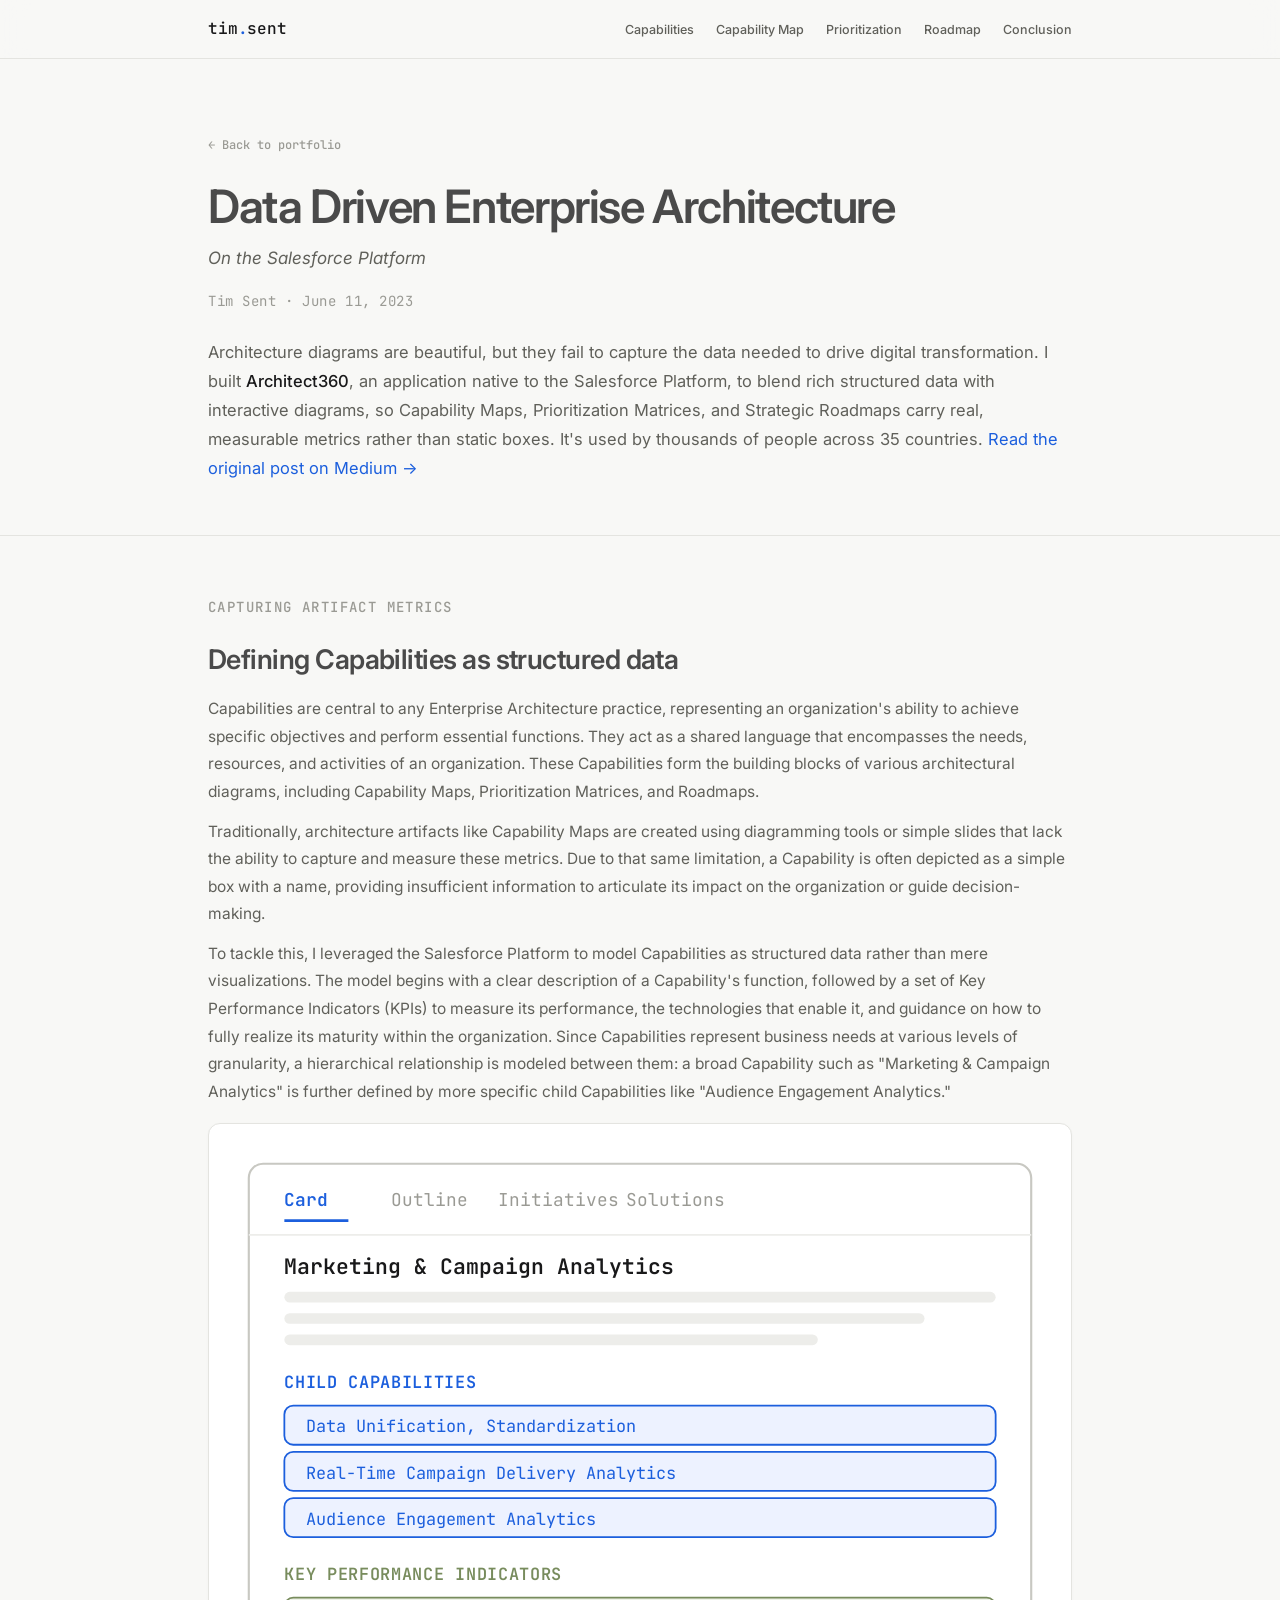
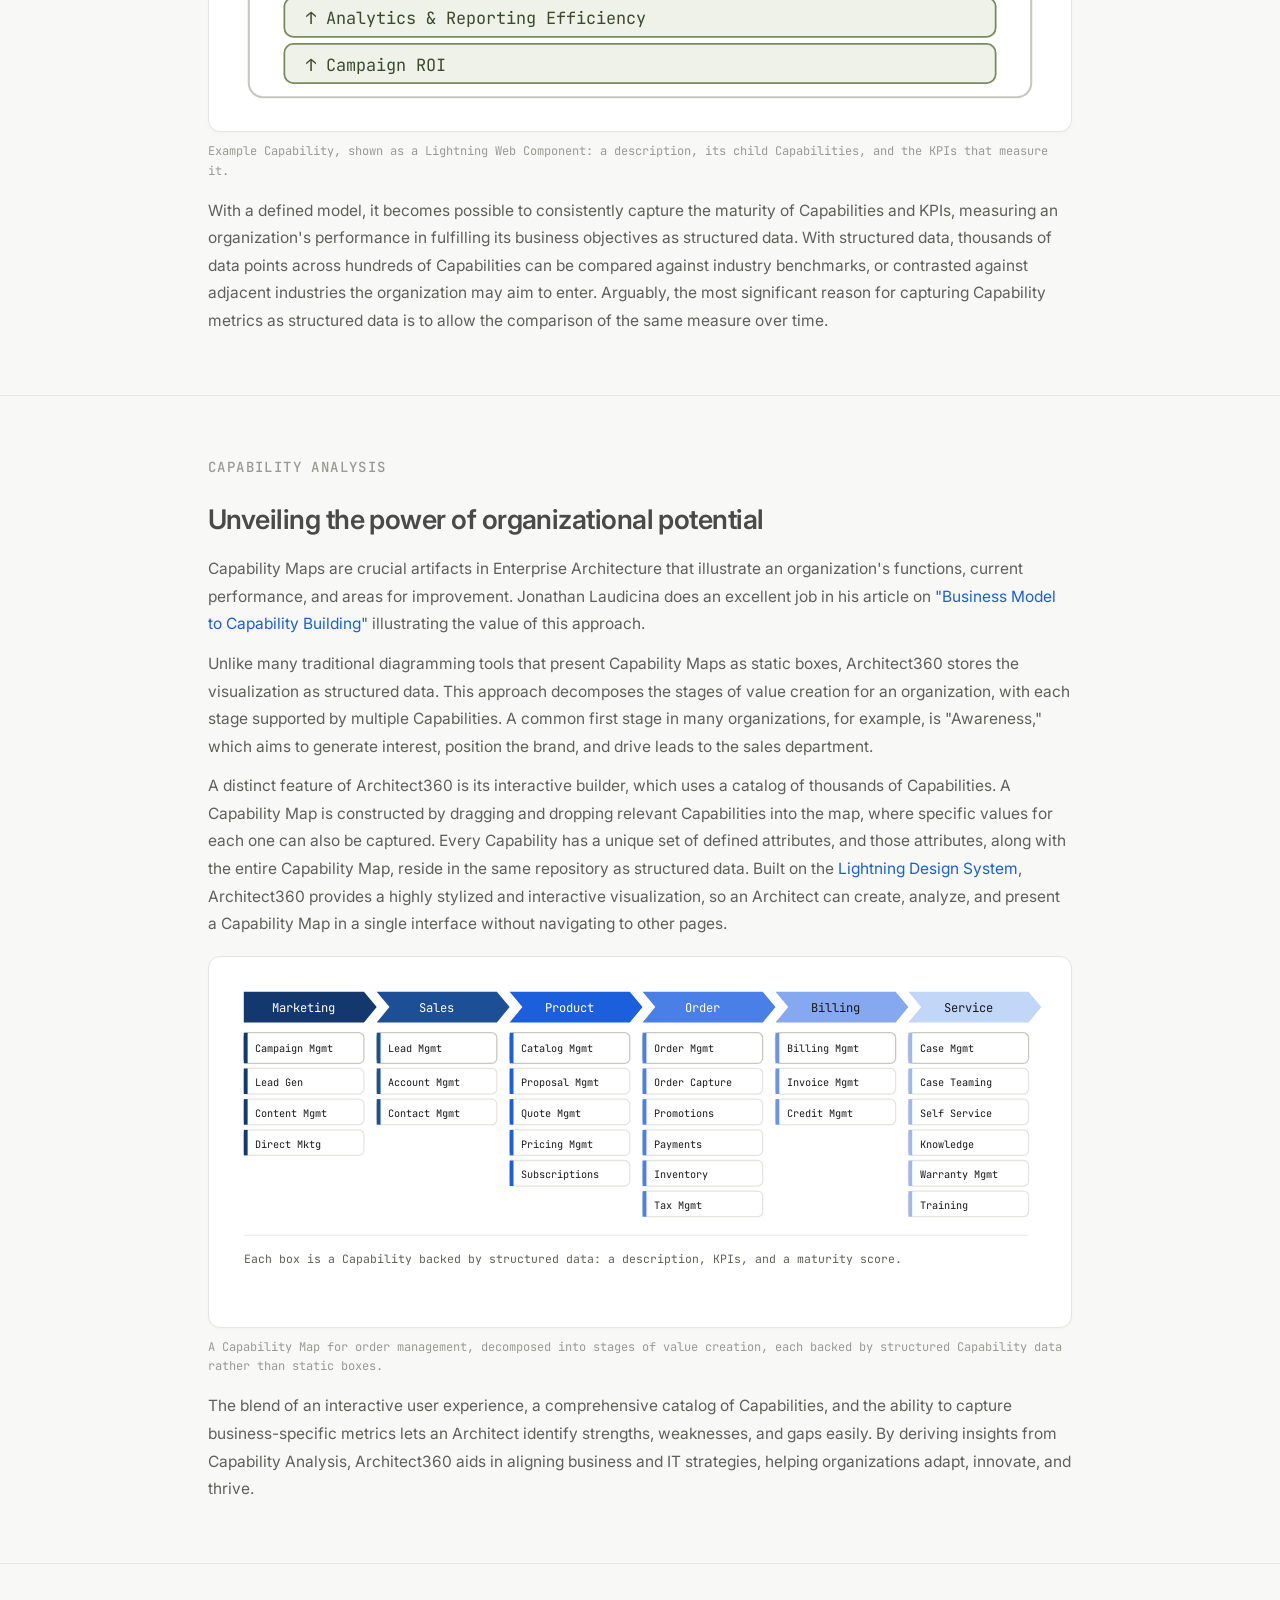
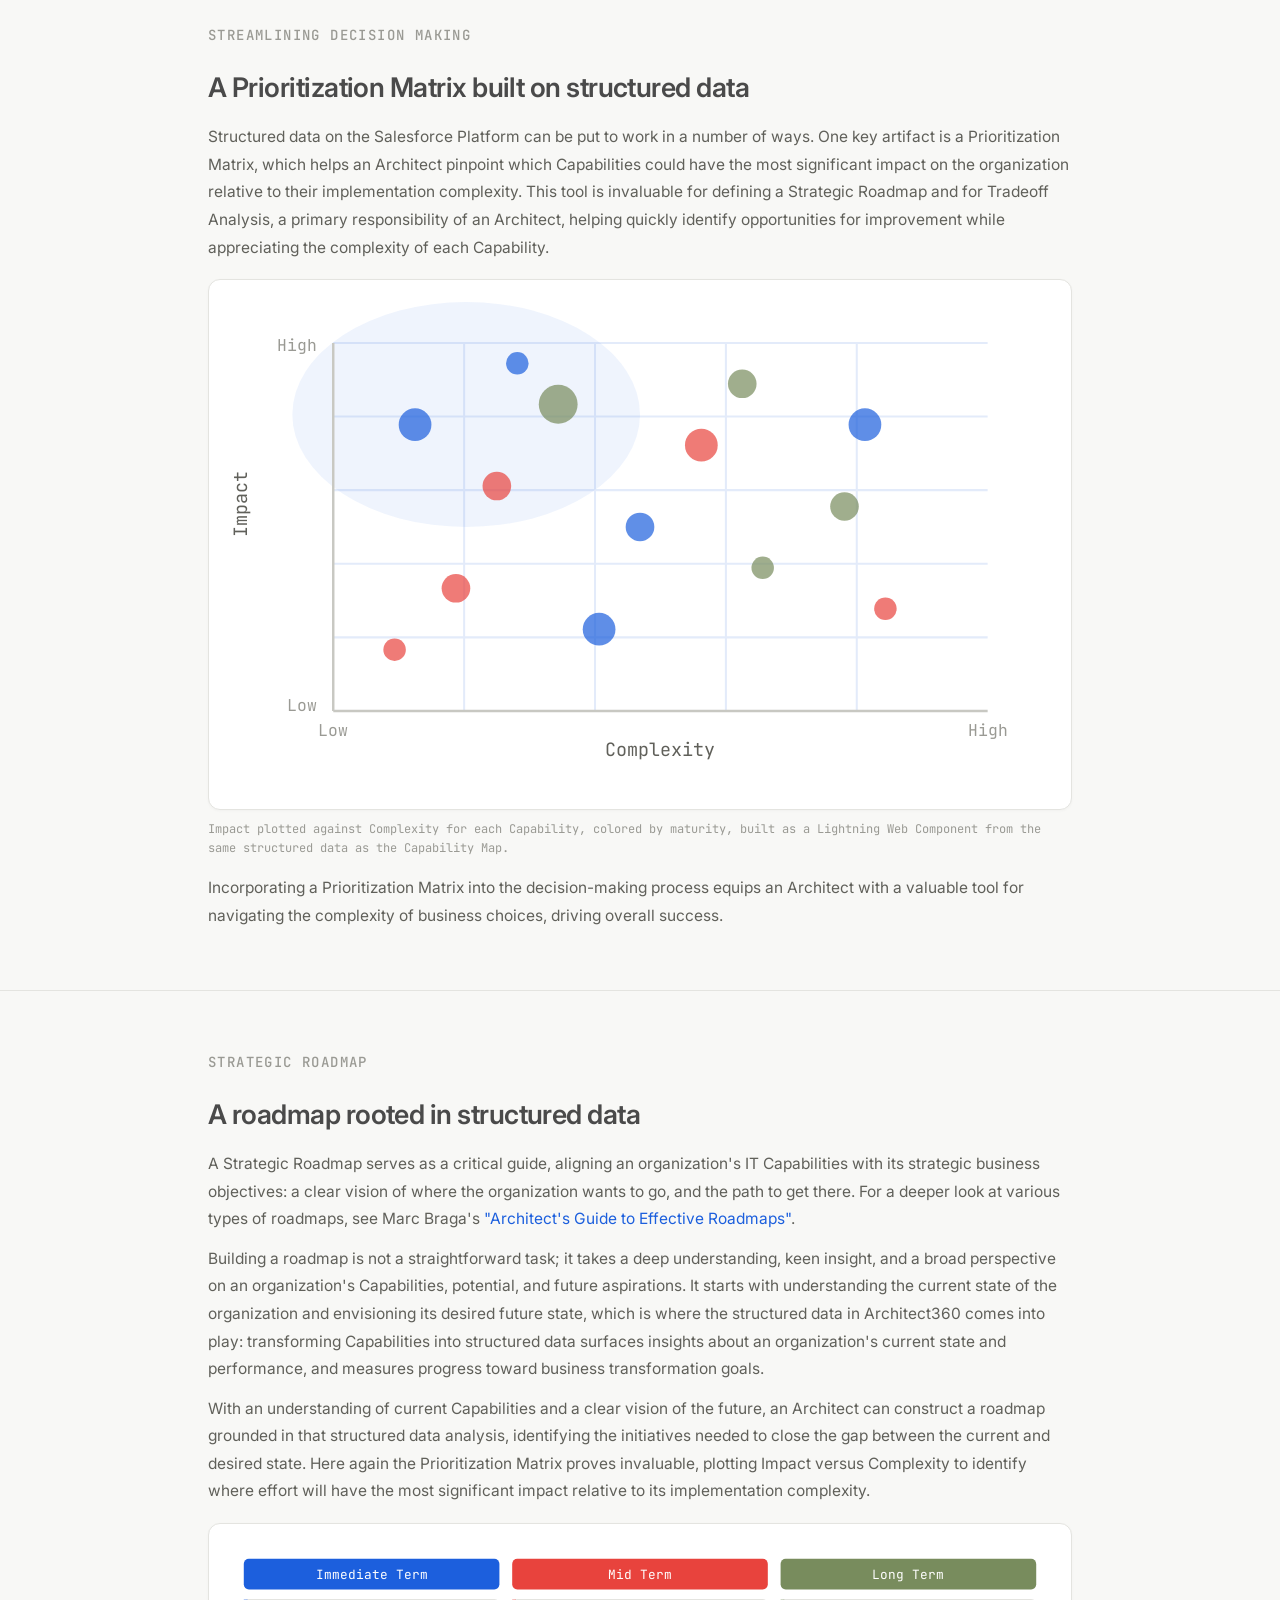
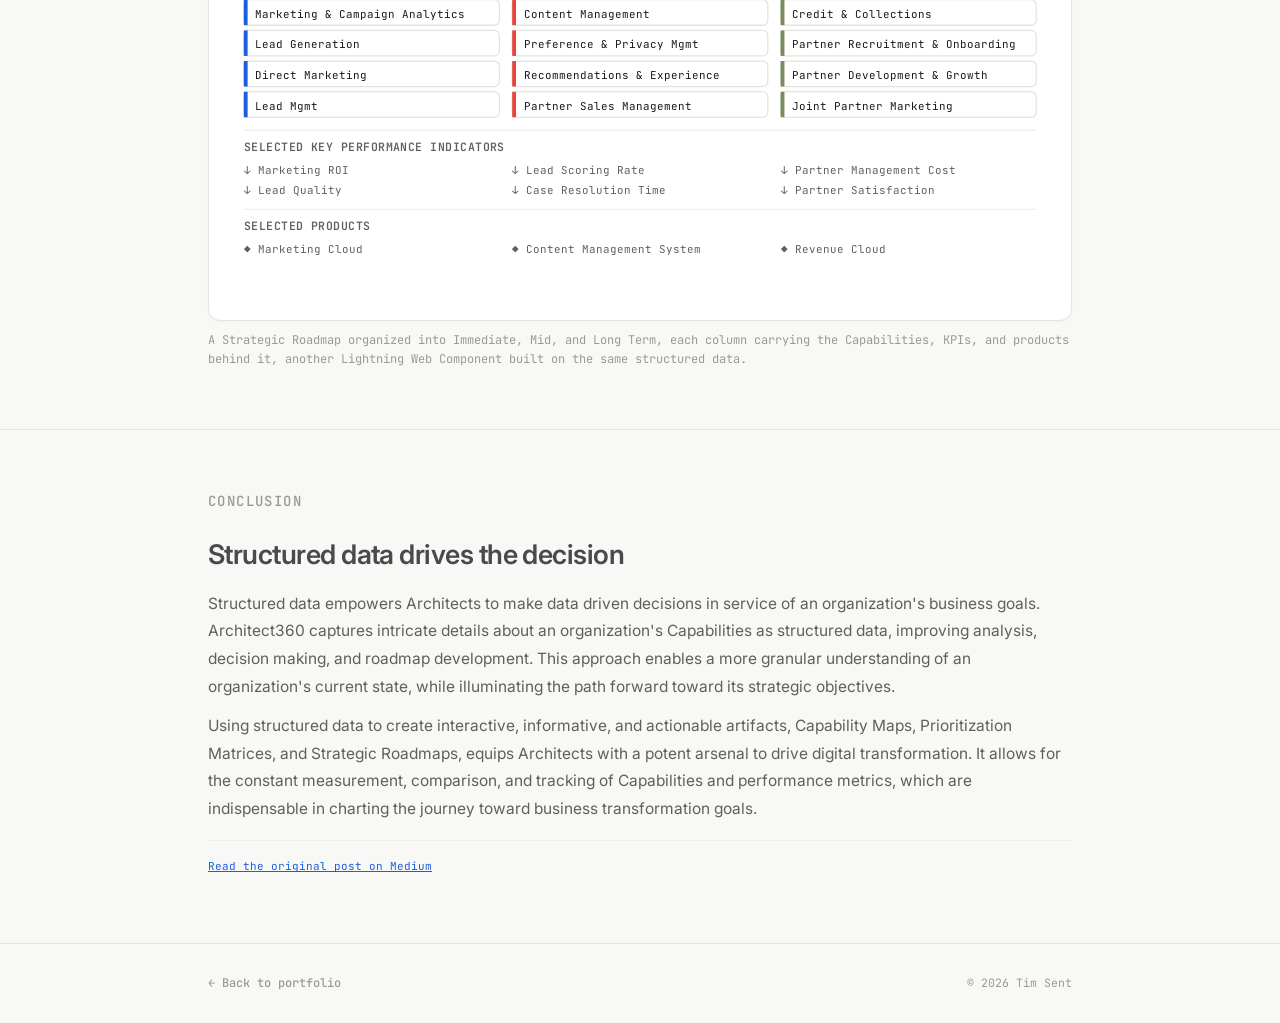
==== data-driven-enterprise-architecture.html @ 19eb6989 "Add Data Driven Enterprise Architecture page and Focus areas item New page adapted from the Medium p" ====
<!DOCTYPE html>
<html lang="en">
<head>
  <meta charset="UTF-8" />
  <meta name="viewport" content="width=device-width, initial-scale=1.0" />
  <title>Data Driven Enterprise Architecture — Tim Sent</title>
  <link rel="icon" href="favicon.svg" type="image/svg+xml" />
  <link rel="icon" href="favicon.ico" sizes="48x48" />
  <link rel="apple-touch-icon" href="apple-touch-icon.png" />
  <link rel="preconnect" href="https://fonts.googleapis.com" />
  <link rel="preconnect" href="https://fonts.gstatic.com" crossorigin />
  <link href="https://fonts.googleapis.com/css2?family=Inter:ital,wght@0,300;0,400;0,500;0,600;1,400&family=JetBrains+Mono:wght@400;500&display=swap" rel="stylesheet" />
  <link rel="stylesheet" href="css/styles.css" />
</head>
<body>

<!-- ── Nav ──────────────────────────────────── -->
<nav>
  <div class="nav-inner wide">
    <a href="index.html" class="nav-brand">tim<em>.</em>sent</a>
    <ul class="nav-links">
      <li><a href="#capabilities">Capabilities</a></li>
      <li><a href="#capability-map">Capability Map</a></li>
      <li><a href="#prioritization">Prioritization</a></li>
      <li><a href="#roadmap">Roadmap</a></li>
      <li><a href="#conclusion">Conclusion</a></li>
    </ul>
  </div>
</nav>

<!-- ── Hero ─────────────────────────────────── -->
<div class="container wide">
  <div class="hero fade">
    <a href="index.html" class="back-link">← Back to portfolio</a>
    <h1>Data Driven Enterprise Architecture</h1>
    <p class="hero-kicker">On the Salesforce Platform</p>
    <p class="hero-subtitle">Tim Sent · June 11, 2023</p>
    <p class="hero-desc">
      Architecture diagrams are beautiful, but they fail to capture the data needed to drive digital transformation.
      I built <strong>Architect360</strong>, an application native to the Salesforce Platform, to blend rich structured
      data with interactive diagrams, so Capability Maps, Prioritization Matrices, and Strategic Roadmaps carry real,
      measurable metrics rather than static boxes. It's used by thousands of people across 35 countries.
      <a href="https://medium.com/@timsent/data-driven-enterprise-architecture-on-the-salesforce-platform-efe32e9b1f5d" target="_blank" rel="noopener">Read the original post on Medium →</a>
    </p>
  </div>
</div>

<div class="hr"></div>

<!-- ── Capabilities as Structured Data ──────── -->
<section id="capabilities">
  <div class="container wide">
    <p class="sec-eyebrow fade">Capturing Artifact Metrics</p>
    <h2 class="sec-title fade">Defining Capabilities as structured data</h2>
    <div class="sec-body fade">
      <p>Capabilities are central to any Enterprise Architecture practice, representing an organization's ability to achieve specific objectives and perform essential functions. They act as a shared language that encompasses the needs, resources, and activities of an organization. These Capabilities form the building blocks of various architectural diagrams, including Capability Maps, Prioritization Matrices, and Roadmaps.</p>
      <p style="margin-top: 12px;">Traditionally, architecture artifacts like Capability Maps are created using diagramming tools or simple slides that lack the ability to capture and measure these metrics. Due to that same limitation, a Capability is often depicted as a simple box with a name, providing insufficient information to articulate its impact on the organization or guide decision-making.</p>
      <p style="margin-top: 12px;">To tackle this, I leveraged the Salesforce Platform to model Capabilities as structured data rather than mere visualizations. The model begins with a clear description of a Capability's function, followed by a set of Key Performance Indicators (KPIs) to measure its performance, the technologies that enable it, and guidance on how to fully realize its maturity within the organization. Since Capabilities represent business needs at various levels of granularity, a hierarchical relationship is modeled between them: a broad Capability such as "Marketing &amp; Campaign Analytics" is further defined by more specific child Capabilities like "Audience Engagement Analytics."</p>
    </div>

    <div class="diagram-card fade">
      <svg viewBox="0 0 460 320" xmlns="http://www.w3.org/2000/svg">
        <rect x="10" y="10" width="440" height="300" rx="8" fill="#fff" stroke="#c8c8c2" stroke-width="1.2"/>

        <!-- tabs -->
        <text x="30" y="34" font-family="JetBrains Mono, monospace" font-size="10" font-weight="600" fill="#1c5fdd">Card</text>
        <line x1="30" y1="42" x2="66" y2="42" stroke="#1c5fdd" stroke-width="1.6"/>
        <text x="90" y="34" font-family="JetBrains Mono, monospace" font-size="10" fill="#9a9a94">Outline</text>
        <text x="150" y="34" font-family="JetBrains Mono, monospace" font-size="10" fill="#9a9a94">Initiatives</text>
        <text x="222" y="34" font-family="JetBrains Mono, monospace" font-size="10" fill="#9a9a94">Solutions</text>
        <line x1="10" y1="50" x2="450" y2="50" stroke="#ededea" stroke-width="1"/>

        <!-- title + description -->
        <text x="30" y="72" font-family="JetBrains Mono, monospace" font-size="12" font-weight="600" fill="#19191a">Marketing &amp; Campaign Analytics</text>
        <rect x="30" y="82" width="400" height="6" rx="3" fill="#ededea"/>
        <rect x="30" y="94" width="360" height="6" rx="3" fill="#ededea"/>
        <rect x="30" y="106" width="300" height="6" rx="3" fill="#ededea"/>

        <!-- child capabilities -->
        <text x="30" y="136" font-family="JetBrains Mono, monospace" font-size="9.5" font-weight="600" fill="#1c5fdd" letter-spacing="0.04em">CHILD CAPABILITIES</text>
        <rect x="30" y="146" width="400" height="22" rx="5" fill="#edf2ff" stroke="#1c5fdd" stroke-width="1"/>
        <text x="42" y="161" font-family="JetBrains Mono, monospace" font-size="9.5" fill="#1c5fdd">Data Unification, Standardization</text>
        <rect x="30" y="172" width="400" height="22" rx="5" fill="#edf2ff" stroke="#1c5fdd" stroke-width="1"/>
        <text x="42" y="187" font-family="JetBrains Mono, monospace" font-size="9.5" fill="#1c5fdd">Real-Time Campaign Delivery Analytics</text>
        <rect x="30" y="198" width="400" height="22" rx="5" fill="#edf2ff" stroke="#1c5fdd" stroke-width="1"/>
        <text x="42" y="213" font-family="JetBrains Mono, monospace" font-size="9.5" fill="#1c5fdd">Audience Engagement Analytics</text>

        <!-- KPIs -->
        <text x="30" y="244" font-family="JetBrains Mono, monospace" font-size="9.5" font-weight="600" fill="#788c5d" letter-spacing="0.04em">KEY PERFORMANCE INDICATORS</text>
        <rect x="30" y="254" width="400" height="22" rx="5" fill="#eef2e8" stroke="#788c5d" stroke-width="1"/>
        <text x="42" y="269" font-family="JetBrains Mono, monospace" font-size="9.5" fill="#3d4a30">↑ Analytics &amp; Reporting Efficiency</text>
        <rect x="30" y="280" width="400" height="22" rx="5" fill="#eef2e8" stroke="#788c5d" stroke-width="1"/>
        <text x="42" y="295" font-family="JetBrains Mono, monospace" font-size="9.5" fill="#3d4a30">↑ Campaign ROI</text>
      </svg>
    </div>
    <p class="diagram-caption fade">Example Capability, shown as a Lightning Web Component: a description, its child Capabilities, and the KPIs that measure it.</p>

    <div class="sec-body fade" style="margin-top: 16px;">
      <p>With a defined model, it becomes possible to consistently capture the maturity of Capabilities and KPIs, measuring an organization's performance in fulfilling its business objectives as structured data. With structured data, thousands of data points across hundreds of Capabilities can be compared against industry benchmarks, or contrasted against adjacent industries the organization may aim to enter. Arguably, the most significant reason for capturing Capability metrics as structured data is to allow the comparison of the same measure over time.</p>
    </div>
  </div>
</section>

<div class="hr"></div>

<!-- ── Capability Map ────────────────────────── -->
<section id="capability-map">
  <div class="container wide">
    <p class="sec-eyebrow fade">Capability Analysis</p>
    <h2 class="sec-title fade">Unveiling the power of organizational potential</h2>
    <div class="sec-body fade">
      <p>Capability Maps are crucial artifacts in Enterprise Architecture that illustrate an organization's functions, current performance, and areas for improvement. Jonathan Laudicina does an excellent job in his article on <a href="https://medium.com/@jlaudicina/business-model-to-capability-building-b504c0c89059" target="_blank" rel="noopener">"Business Model to Capability Building"</a> illustrating the value of this approach.</p>
      <p style="margin-top: 12px;">Unlike many traditional diagramming tools that present Capability Maps as static boxes, Architect360 stores the visualization as structured data. This approach decomposes the stages of value creation for an organization, with each stage supported by multiple Capabilities. A common first stage in many organizations, for example, is "Awareness," which aims to generate interest, position the brand, and drive leads to the sales department.</p>
      <p style="margin-top: 12px;">A distinct feature of Architect360 is its interactive builder, which uses a catalog of thousands of Capabilities. A Capability Map is constructed by dragging and dropping relevant Capabilities into the map, where specific values for each one can also be captured. Every Capability has a unique set of defined attributes, and those attributes, along with the entire Capability Map, reside in the same repository as structured data. Built on the <a href="https://www.lightningdesignsystem.com/" target="_blank" rel="noopener">Lightning Design System</a>, Architect360 provides a highly stylized and interactive visualization, so an Architect can create, analyze, and present a Capability Map in a single interface without navigating to other pages.</p>
    </div>

    <div class="diagram-card fade">
      <svg viewBox="0 0 640 260" xmlns="http://www.w3.org/2000/svg">
        <!-- column headers: chevrons, dark to light left to right -->
        <polygon points="10,10 104,10 114,22 104,34 10,34" fill="#12386e"/>
        <text x="57" y="26" text-anchor="middle" font-family="JetBrains Mono, monospace" font-size="9.5" fill="#fff">Marketing</text>
        <polygon points="114,10 208,10 218,22 208,34 114,34 124,22" fill="#1c4f95"/>
        <text x="161" y="26" text-anchor="middle" font-family="JetBrains Mono, monospace" font-size="9.5" fill="#fff">Sales</text>
        <polygon points="218,10 312,10 322,22 312,34 218,34 228,22" fill="#1c5fdd"/>
        <text x="265" y="26" text-anchor="middle" font-family="JetBrains Mono, monospace" font-size="9.5" fill="#fff">Product</text>
        <polygon points="322,10 416,10 426,22 416,34 322,34 332,22" fill="#4a7fe8"/>
        <text x="369" y="26" text-anchor="middle" font-family="JetBrains Mono, monospace" font-size="9.5" fill="#fff">Order</text>
        <polygon points="426,10 520,10 530,22 520,34 426,34 436,22" fill="#85a8f0"/>
        <text x="473" y="26" text-anchor="middle" font-family="JetBrains Mono, monospace" font-size="9.5" fill="#19191a">Billing</text>
        <polygon points="530,10 624,10 634,22 624,34 530,34 540,22" fill="#c2d6f8"/>
        <text x="577" y="26" text-anchor="middle" font-family="JetBrains Mono, monospace" font-size="9.5" fill="#19191a">Service</text>

        <!-- capability rows: column 1 (Marketing) -->
        <rect x="10" y="42" width="94" height="24" rx="4" fill="#fff" stroke="#c8c8c2" stroke-width="1"/><rect x="10" y="42" width="3" height="24" fill="#12386e"/>
        <text x="19" y="57" font-family="JetBrains Mono, monospace" font-size="8" fill="#19191a">Campaign Mgmt</text>
        <rect x="10" y="70" width="94" height="20" rx="4" fill="#fff" stroke="#e4e4e0" stroke-width="1"/><rect x="10" y="70" width="3" height="20" fill="#12386e"/>
        <text x="19" y="84" font-family="JetBrains Mono, monospace" font-size="8" fill="#19191a">Lead Gen</text>
        <rect x="10" y="94" width="94" height="20" rx="4" fill="#fff" stroke="#e4e4e0" stroke-width="1"/><rect x="10" y="94" width="3" height="20" fill="#12386e"/>
        <text x="19" y="108" font-family="JetBrains Mono, monospace" font-size="8" fill="#19191a">Content Mgmt</text>
        <rect x="10" y="118" width="94" height="20" rx="4" fill="#fff" stroke="#e4e4e0" stroke-width="1"/><rect x="10" y="118" width="3" height="20" fill="#12386e"/>
        <text x="19" y="132" font-family="JetBrains Mono, monospace" font-size="8" fill="#19191a">Direct Mktg</text>

        <!-- column 2 (Sales) -->
        <rect x="114" y="42" width="94" height="24" rx="4" fill="#fff" stroke="#c8c8c2" stroke-width="1"/><rect x="114" y="42" width="3" height="24" fill="#1c4f95"/>
        <text x="123" y="57" font-family="JetBrains Mono, monospace" font-size="8" fill="#19191a">Lead Mgmt</text>
        <rect x="114" y="70" width="94" height="20" rx="4" fill="#fff" stroke="#e4e4e0" stroke-width="1"/><rect x="114" y="70" width="3" height="20" fill="#1c4f95"/>
        <text x="123" y="84" font-family="JetBrains Mono, monospace" font-size="8" fill="#19191a">Account Mgmt</text>
        <rect x="114" y="94" width="94" height="20" rx="4" fill="#fff" stroke="#e4e4e0" stroke-width="1"/><rect x="114" y="94" width="3" height="20" fill="#1c4f95"/>
        <text x="123" y="108" font-family="JetBrains Mono, monospace" font-size="8" fill="#19191a">Contact Mgmt</text>

        <!-- column 3 (Product) -->
        <rect x="218" y="42" width="94" height="24" rx="4" fill="#fff" stroke="#c8c8c2" stroke-width="1"/><rect x="218" y="42" width="3" height="24" fill="#1c5fdd"/>
        <text x="227" y="57" font-family="JetBrains Mono, monospace" font-size="8" fill="#19191a">Catalog Mgmt</text>
        <rect x="218" y="70" width="94" height="20" rx="4" fill="#fff" stroke="#e4e4e0" stroke-width="1"/><rect x="218" y="70" width="3" height="20" fill="#1c5fdd"/>
        <text x="227" y="84" font-family="JetBrains Mono, monospace" font-size="8" fill="#19191a">Proposal Mgmt</text>
        <rect x="218" y="94" width="94" height="20" rx="4" fill="#fff" stroke="#e4e4e0" stroke-width="1"/><rect x="218" y="94" width="3" height="20" fill="#1c5fdd"/>
        <text x="227" y="108" font-family="JetBrains Mono, monospace" font-size="8" fill="#19191a">Quote Mgmt</text>
        <rect x="218" y="118" width="94" height="20" rx="4" fill="#fff" stroke="#e4e4e0" stroke-width="1"/><rect x="218" y="118" width="3" height="20" fill="#1c5fdd"/>
        <text x="227" y="132" font-family="JetBrains Mono, monospace" font-size="8" fill="#19191a">Pricing Mgmt</text>
        <rect x="218" y="142" width="94" height="20" rx="4" fill="#fff" stroke="#e4e4e0" stroke-width="1"/><rect x="218" y="142" width="3" height="20" fill="#1c5fdd"/>
        <text x="227" y="156" font-family="JetBrains Mono, monospace" font-size="8" fill="#19191a">Subscriptions</text>

        <!-- column 4 (Order) -->
        <rect x="322" y="42" width="94" height="24" rx="4" fill="#fff" stroke="#c8c8c2" stroke-width="1"/><rect x="322" y="42" width="3" height="24" fill="#4a7fe8"/>
        <text x="331" y="57" font-family="JetBrains Mono, monospace" font-size="8" fill="#19191a">Order Mgmt</text>
        <rect x="322" y="70" width="94" height="20" rx="4" fill="#fff" stroke="#e4e4e0" stroke-width="1"/><rect x="322" y="70" width="3" height="20" fill="#4a7fe8"/>
        <text x="331" y="84" font-family="JetBrains Mono, monospace" font-size="8" fill="#19191a">Order Capture</text>
        <rect x="322" y="94" width="94" height="20" rx="4" fill="#fff" stroke="#e4e4e0" stroke-width="1"/><rect x="322" y="94" width="3" height="20" fill="#4a7fe8"/>
        <text x="331" y="108" font-family="JetBrains Mono, monospace" font-size="8" fill="#19191a">Promotions</text>
        <rect x="322" y="118" width="94" height="20" rx="4" fill="#fff" stroke="#e4e4e0" stroke-width="1"/><rect x="322" y="118" width="3" height="20" fill="#4a7fe8"/>
        <text x="331" y="132" font-family="JetBrains Mono, monospace" font-size="8" fill="#19191a">Payments</text>
        <rect x="322" y="142" width="94" height="20" rx="4" fill="#fff" stroke="#e4e4e0" stroke-width="1"/><rect x="322" y="142" width="3" height="20" fill="#4a7fe8"/>
        <text x="331" y="156" font-family="JetBrains Mono, monospace" font-size="8" fill="#19191a">Inventory</text>
        <rect x="322" y="166" width="94" height="20" rx="4" fill="#fff" stroke="#e4e4e0" stroke-width="1"/><rect x="322" y="166" width="3" height="20" fill="#4a7fe8"/>
        <text x="331" y="180" font-family="JetBrains Mono, monospace" font-size="8" fill="#19191a">Tax Mgmt</text>

        <!-- column 5 (Billing) -->
        <rect x="426" y="42" width="94" height="24" rx="4" fill="#fff" stroke="#c8c8c2" stroke-width="1"/><rect x="426" y="42" width="3" height="24" fill="#6f93e0"/>
        <text x="435" y="57" font-family="JetBrains Mono, monospace" font-size="8" fill="#19191a">Billing Mgmt</text>
        <rect x="426" y="70" width="94" height="20" rx="4" fill="#fff" stroke="#e4e4e0" stroke-width="1"/><rect x="426" y="70" width="3" height="20" fill="#6f93e0"/>
        <text x="435" y="84" font-family="JetBrains Mono, monospace" font-size="8" fill="#19191a">Invoice Mgmt</text>
        <rect x="426" y="94" width="94" height="20" rx="4" fill="#fff" stroke="#e4e4e0" stroke-width="1"/><rect x="426" y="94" width="3" height="20" fill="#6f93e0"/>
        <text x="435" y="108" font-family="JetBrains Mono, monospace" font-size="8" fill="#19191a">Credit Mgmt</text>

        <!-- column 6 (Service) -->
        <rect x="530" y="42" width="94" height="24" rx="4" fill="#fff" stroke="#c8c8c2" stroke-width="1"/><rect x="530" y="42" width="3" height="24" fill="#9fb8ea"/>
        <text x="539" y="57" font-family="JetBrains Mono, monospace" font-size="8" fill="#19191a">Case Mgmt</text>
        <rect x="530" y="70" width="94" height="20" rx="4" fill="#fff" stroke="#e4e4e0" stroke-width="1"/><rect x="530" y="70" width="3" height="20" fill="#9fb8ea"/>
        <text x="539" y="84" font-family="JetBrains Mono, monospace" font-size="8" fill="#19191a">Case Teaming</text>
        <rect x="530" y="94" width="94" height="20" rx="4" fill="#fff" stroke="#e4e4e0" stroke-width="1"/><rect x="530" y="94" width="3" height="20" fill="#9fb8ea"/>
        <text x="539" y="108" font-family="JetBrains Mono, monospace" font-size="8" fill="#19191a">Self Service</text>
        <rect x="530" y="118" width="94" height="20" rx="4" fill="#fff" stroke="#e4e4e0" stroke-width="1"/><rect x="530" y="118" width="3" height="20" fill="#9fb8ea"/>
        <text x="539" y="132" font-family="JetBrains Mono, monospace" font-size="8" fill="#19191a">Knowledge</text>
        <rect x="530" y="142" width="94" height="20" rx="4" fill="#fff" stroke="#e4e4e0" stroke-width="1"/><rect x="530" y="142" width="3" height="20" fill="#9fb8ea"/>
        <text x="539" y="156" font-family="JetBrains Mono, monospace" font-size="8" fill="#19191a">Warranty Mgmt</text>
        <rect x="530" y="166" width="94" height="20" rx="4" fill="#fff" stroke="#e4e4e0" stroke-width="1"/><rect x="530" y="166" width="3" height="20" fill="#9fb8ea"/>
        <text x="539" y="180" font-family="JetBrains Mono, monospace" font-size="8" fill="#19191a">Training</text>

        <rect x="10" y="200" width="614" height="1" fill="#ededea"/>
        <text x="10" y="222" font-family="JetBrains Mono, monospace" font-size="9" fill="#60605a">Each box is a Capability backed by structured data: a description, KPIs, and a maturity score.</text>
      </svg>
    </div>
    <p class="diagram-caption fade">A Capability Map for order management, decomposed into stages of value creation, each backed by structured Capability data rather than static boxes.</p>

    <div class="sec-body fade" style="margin-top: 16px;">
      <p>The blend of an interactive user experience, a comprehensive catalog of Capabilities, and the ability to capture business-specific metrics lets an Architect identify strengths, weaknesses, and gaps easily. By deriving insights from Capability Analysis, Architect360 aids in aligning business and IT strategies, helping organizations adapt, innovate, and thrive.</p>
    </div>
  </div>
</section>

<div class="hr"></div>

<!-- ── Prioritization Matrix ─────────────────── -->
<section id="prioritization">
  <div class="container wide">
    <p class="sec-eyebrow fade">Streamlining Decision Making</p>
    <h2 class="sec-title fade">A Prioritization Matrix built on structured data</h2>
    <div class="sec-body fade">
      <p>Structured data on the Salesforce Platform can be put to work in a number of ways. One key artifact is a Prioritization Matrix, which helps an Architect pinpoint which Capabilities could have the most significant impact on the organization relative to their implementation complexity. This tool is invaluable for defining a Strategic Roadmap and for Tradeoff Analysis, a primary responsibility of an Architect, helping quickly identify opportunities for improvement while appreciating the complexity of each Capability.</p>
    </div>

    <div class="diagram-card fade">
      <svg viewBox="0 0 400 240" xmlns="http://www.w3.org/2000/svg">
        <!-- gridlines -->
        <g stroke="#e3ebfa" stroke-width="1">
          <line x1="50" y1="164" x2="370" y2="164"/>
          <line x1="50" y1="128" x2="370" y2="128"/>
          <line x1="50" y1="92" x2="370" y2="92"/>
          <line x1="50" y1="56" x2="370" y2="56"/>
          <line x1="50" y1="20" x2="370" y2="20"/>
          <line x1="114" y1="20" x2="114" y2="200"/>
          <line x1="178" y1="20" x2="178" y2="200"/>
          <line x1="242" y1="20" x2="242" y2="200"/>
          <line x1="306" y1="20" x2="306" y2="200"/>
        </g>
        <!-- sweet-spot highlight: high impact, low complexity -->
        <ellipse cx="115" cy="55" rx="85" ry="55" fill="#1c5fdd" opacity="0.07"/>

        <!-- axes -->
        <line x1="50" y1="20" x2="50" y2="200" stroke="#c8c8c2" stroke-width="1.2"/>
        <line x1="50" y1="200" x2="370" y2="200" stroke="#c8c8c2" stroke-width="1.2"/>
        <text x="8" y="115" font-family="JetBrains Mono, monospace" font-size="9" fill="#60605a" transform="rotate(-90 8 115)">Impact</text>
        <text x="210" y="222" text-anchor="middle" font-family="JetBrains Mono, monospace" font-size="9" fill="#60605a">Complexity</text>
        <text x="50" y="212" text-anchor="middle" font-family="JetBrains Mono, monospace" font-size="8" fill="#9a9a94">Low</text>
        <text x="370" y="212" text-anchor="middle" font-family="JetBrains Mono, monospace" font-size="8" fill="#9a9a94">High</text>
        <text x="42" y="200" text-anchor="end" font-family="JetBrains Mono, monospace" font-size="8" fill="#9a9a94">Low</text>
        <text x="42" y="24" text-anchor="end" font-family="JetBrains Mono, monospace" font-size="8" fill="#9a9a94">High</text>

        <!-- capabilities, colored by maturity -->
        <circle cx="140" cy="30" r="5.5" fill="#1c5fdd" opacity="0.7"/>
        <circle cx="250" cy="40" r="7" fill="#788c5d" opacity="0.7"/>
        <circle cx="90" cy="60" r="8" fill="#1c5fdd" opacity="0.7"/>
        <circle cx="160" cy="50" r="9.5" fill="#788c5d" opacity="0.7"/>
        <circle cx="230" cy="70" r="8" fill="#e8433d" opacity="0.7"/>
        <circle cx="310" cy="60" r="8" fill="#1c5fdd" opacity="0.7"/>
        <circle cx="130" cy="90" r="7" fill="#e8433d" opacity="0.7"/>
        <circle cx="200" cy="110" r="7" fill="#1c5fdd" opacity="0.7"/>
        <circle cx="300" cy="100" r="7" fill="#788c5d" opacity="0.7"/>
        <circle cx="110" cy="140" r="7" fill="#e8433d" opacity="0.7"/>
        <circle cx="180" cy="160" r="8" fill="#1c5fdd" opacity="0.7"/>
        <circle cx="260" cy="130" r="5.5" fill="#788c5d" opacity="0.7"/>
        <circle cx="80" cy="170" r="5.5" fill="#e8433d" opacity="0.7"/>
        <circle cx="320" cy="150" r="5.5" fill="#e8433d" opacity="0.7"/>
      </svg>
    </div>
    <p class="diagram-caption fade">Impact plotted against Complexity for each Capability, colored by maturity, built as a Lightning Web Component from the same structured data as the Capability Map.</p>

    <div class="sec-body fade" style="margin-top: 16px;">
      <p>Incorporating a Prioritization Matrix into the decision-making process equips an Architect with a valuable tool for navigating the complexity of business choices, driving overall success.</p>
    </div>
  </div>
</section>

<div class="hr"></div>

<!-- ── Strategic Roadmap ─────────────────────── -->
<section id="roadmap">
  <div class="container wide">
    <p class="sec-eyebrow fade">Strategic Roadmap</p>
    <h2 class="sec-title fade">A roadmap rooted in structured data</h2>
    <div class="sec-body fade">
      <p>A Strategic Roadmap serves as a critical guide, aligning an organization's IT Capabilities with its strategic business objectives: a clear vision of where the organization wants to go, and the path to get there. For a deeper look at various types of roadmaps, see Marc Braga's <a href="https://medium.com/salesforce-architects/architects-guide-to-effective-roadmaps-fa8cbbb573e9" target="_blank" rel="noopener">"Architect's Guide to Effective Roadmaps"</a>.</p>
      <p style="margin-top: 12px;">Building a roadmap is not a straightforward task; it takes a deep understanding, keen insight, and a broad perspective on an organization's Capabilities, potential, and future aspirations. It starts with understanding the current state of the organization and envisioning its desired future state, which is where the structured data in Architect360 comes into play: transforming Capabilities into structured data surfaces insights about an organization's current state and performance, and measures progress toward business transformation goals.</p>
      <p style="margin-top: 12px;">With an understanding of current Capabilities and a clear vision of the future, an Architect can construct a roadmap grounded in that structured data analysis, identifying the initiatives needed to close the gap between the current and desired state. Here again the Prioritization Matrix proves invaluable, plotting Impact versus Complexity to identify where effort will have the most significant impact relative to its implementation complexity.</p>
    </div>

    <div class="diagram-card fade">
      <svg viewBox="0 0 640 280" xmlns="http://www.w3.org/2000/svg">
        <!-- headers -->
        <rect x="10" y="10" width="200" height="24" rx="4" fill="#1c5fdd"/>
        <text x="110" y="26" text-anchor="middle" font-family="JetBrains Mono, monospace" font-size="10" fill="#fff">Immediate Term</text>
        <rect x="220" y="10" width="200" height="24" rx="4" fill="#e8433d"/>
        <text x="320" y="26" text-anchor="middle" font-family="JetBrains Mono, monospace" font-size="10" fill="#fff">Mid Term</text>
        <rect x="430" y="10" width="200" height="24" rx="4" fill="#788c5d"/>
        <text x="530" y="26" text-anchor="middle" font-family="JetBrains Mono, monospace" font-size="10" fill="#fff">Long Term</text>

        <!-- column 1 rows -->
        <g font-family="JetBrains Mono, monospace" font-size="8.5" fill="#19191a">
          <rect x="10" y="42" width="200" height="20" rx="4" fill="#fff" stroke="#e4e4e0" stroke-width="1"/><rect x="10" y="42" width="3" height="20" fill="#1c5fdd"/>
          <text x="19" y="56">Marketing &amp; Campaign Analytics</text>
          <rect x="10" y="66" width="200" height="20" rx="4" fill="#fff" stroke="#e4e4e0" stroke-width="1"/><rect x="10" y="66" width="3" height="20" fill="#1c5fdd"/>
          <text x="19" y="80">Lead Generation</text>
          <rect x="10" y="90" width="200" height="20" rx="4" fill="#fff" stroke="#e4e4e0" stroke-width="1"/><rect x="10" y="90" width="3" height="20" fill="#1c5fdd"/>
          <text x="19" y="104">Direct Marketing</text>
          <rect x="10" y="114" width="200" height="20" rx="4" fill="#fff" stroke="#e4e4e0" stroke-width="1"/><rect x="10" y="114" width="3" height="20" fill="#1c5fdd"/>
          <text x="19" y="128">Lead Mgmt</text>
        </g>

        <!-- column 2 rows -->
        <g font-family="JetBrains Mono, monospace" font-size="8.5" fill="#19191a">
          <rect x="220" y="42" width="200" height="20" rx="4" fill="#fff" stroke="#e4e4e0" stroke-width="1"/><rect x="220" y="42" width="3" height="20" fill="#e8433d"/>
          <text x="229" y="56">Content Management</text>
          <rect x="220" y="66" width="200" height="20" rx="4" fill="#fff" stroke="#e4e4e0" stroke-width="1"/><rect x="220" y="66" width="3" height="20" fill="#e8433d"/>
          <text x="229" y="80">Preference &amp; Privacy Mgmt</text>
          <rect x="220" y="90" width="200" height="20" rx="4" fill="#fff" stroke="#e4e4e0" stroke-width="1"/><rect x="220" y="90" width="3" height="20" fill="#e8433d"/>
          <text x="229" y="104">Recommendations &amp; Experience</text>
          <rect x="220" y="114" width="200" height="20" rx="4" fill="#fff" stroke="#e4e4e0" stroke-width="1"/><rect x="220" y="114" width="3" height="20" fill="#e8433d"/>
          <text x="229" y="128">Partner Sales Management</text>
        </g>

        <!-- column 3 rows -->
        <g font-family="JetBrains Mono, monospace" font-size="8.5" fill="#19191a">
          <rect x="430" y="42" width="200" height="20" rx="4" fill="#fff" stroke="#e4e4e0" stroke-width="1"/><rect x="430" y="42" width="3" height="20" fill="#788c5d"/>
          <text x="439" y="56">Credit &amp; Collections</text>
          <rect x="430" y="66" width="200" height="20" rx="4" fill="#fff" stroke="#e4e4e0" stroke-width="1"/><rect x="430" y="66" width="3" height="20" fill="#788c5d"/>
          <text x="439" y="80">Partner Recruitment &amp; Onboarding</text>
          <rect x="430" y="90" width="200" height="20" rx="4" fill="#fff" stroke="#e4e4e0" stroke-width="1"/><rect x="430" y="90" width="3" height="20" fill="#788c5d"/>
          <text x="439" y="104">Partner Development &amp; Growth</text>
          <rect x="430" y="114" width="200" height="20" rx="4" fill="#fff" stroke="#e4e4e0" stroke-width="1"/><rect x="430" y="114" width="3" height="20" fill="#788c5d"/>
          <text x="439" y="128">Joint Partner Marketing</text>
        </g>

        <line x1="10" y1="144" x2="630" y2="144" stroke="#ededea" stroke-width="1"/>
        <text x="10" y="160" font-family="JetBrains Mono, monospace" font-size="9" font-weight="600" fill="#60605a" letter-spacing="0.04em">SELECTED KEY PERFORMANCE INDICATORS</text>
        <g font-family="JetBrains Mono, monospace" font-size="8.5" fill="#60605a">
          <text x="10" y="178">↓ Marketing ROI</text>
          <text x="10" y="194">↓ Lead Quality</text>
          <text x="220" y="178">↓ Lead Scoring Rate</text>
          <text x="220" y="194">↓ Case Resolution Time</text>
          <text x="430" y="178">↓ Partner Management Cost</text>
          <text x="430" y="194">↓ Partner Satisfaction</text>
        </g>

        <line x1="10" y1="206" x2="630" y2="206" stroke="#ededea" stroke-width="1"/>
        <text x="10" y="222" font-family="JetBrains Mono, monospace" font-size="9" font-weight="600" fill="#60605a" letter-spacing="0.04em">SELECTED PRODUCTS</text>
        <g font-family="JetBrains Mono, monospace" font-size="8.5" fill="#60605a">
          <text x="10" y="240">◆ Marketing Cloud</text>
          <text x="220" y="240">◆ Content Management System</text>
          <text x="430" y="240">◆ Revenue Cloud</text>
        </g>
      </svg>
    </div>
    <p class="diagram-caption fade">A Strategic Roadmap organized into Immediate, Mid, and Long Term, each column carrying the Capabilities, KPIs, and products behind it, another Lightning Web Component built on the same structured data.</p>
  </div>
</section>

<div class="hr"></div>

<!-- ── Conclusion ─────────────────────────────── -->
<section id="conclusion">
  <div class="container wide">
    <p class="sec-eyebrow fade">Conclusion</p>
    <h2 class="sec-title fade">Structured data drives the decision</h2>
    <div class="sec-body fade">
      <p>Structured data empowers Architects to make data driven decisions in service of an organization's business goals. Architect360 captures intricate details about an organization's Capabilities as structured data, improving analysis, decision making, and roadmap development. This approach enables a more granular understanding of an organization's current state, while illuminating the path forward toward its strategic objectives.</p>
      <p style="margin-top: 12px;">Using structured data to create interactive, informative, and actionable artifacts, Capability Maps, Prioritization Matrices, and Strategic Roadmaps, equips Architects with a potent arsenal to drive digital transformation. It allows for the constant measurement, comparison, and tracking of Capabilities and performance metrics, which are indispensable in charting the journey toward business transformation goals.</p>
    </div>
    <div class="citation-block fade">
      <p><a href="https://medium.com/@timsent/data-driven-enterprise-architecture-on-the-salesforce-platform-efe32e9b1f5d" target="_blank" rel="noopener" class="cite-link">Read the original post on Medium</a></p>
    </div>
  </div>
</section>

<!-- ── Footer ────────────────────────────────── -->
<footer>
  <div class="footer-inner wide">
    <a href="index.html" class="back-link" style="margin-bottom: 0;">← Back to portfolio</a>
    <span class="footer-text">© 2026 Tim Sent</span>
  </div>
</footer>

<script>
  const io = new IntersectionObserver(
    entries => entries.forEach(e => { if (e.isIntersecting) e.target.classList.add('in'); }),
    { threshold: 0.1, rootMargin: '0px 0px -24px 0px' }
  );
  document.querySelectorAll('.fade').forEach(el => io.observe(el));
  const hero = document.querySelector('.hero.fade');
  if (hero) requestAnimationFrame(() => hero.classList.add('in'));
</script>
</body>
</html>
---- css/styles.css ----
*, *::before, *::after { box-sizing: border-box; margin: 0; padding: 0; }
:root { --bg: #f8f8f6; --surface: #ffffff; --border: #e4e4e0; --border-subtle: #ededea; --text-primary: #19191a; --text-secondary: #60605a; --text-muted: #9a9a94; --accent: #1c5fdd; --accent-light: #edf2ff; --accent-hover: #1a54c7; --pink: #e8433d; --green: #788c5d; --sans: 'Inter', -apple-system, BlinkMacSystemFont, sans-serif; --mono: 'JetBrains Mono', ui-monospace, monospace; }
html { scroll-behavior: smooth; font-size: 16px; }
body { font-family: var(--sans); background: var(--bg); color: var(--text-primary); line-height: 1.6; -webkit-font-smoothing: antialiased; -moz-osx-font-smoothing: grayscale; }
.container { max-width: 760px; margin: 0 auto; padding: 0 28px; }
.container.wide { max-width: 920px; }
.hr { height: 1px; background: var(--border); }
/* ── Nav ── */
nav { position: sticky; top: 0; z-index: 200; background: rgba(248, 248, 246, 0.88); backdrop-filter: blur(14px); -webkit-backdrop-filter: blur(14px); border-bottom: 1px solid var(--border); }
.nav-inner { max-width: 760px; margin: 0 auto; padding: 0 28px; height: 58px; display: flex; align-items: center; justify-content: space-between; gap: 16px; }
.nav-brand { font-family: var(--mono); font-size: 16px; font-weight: 500; color: var(--text-primary); text-decoration: none; letter-spacing: -0.01em; white-space: nowrap; }
.nav-brand em { color: var(--accent); font-style: normal; }
.nav-links { list-style: none; display: flex; gap: 22px; flex-wrap: wrap; }
.nav-links a { font-size: 12.5px; font-weight: 500; color: var(--text-secondary); text-decoration: none; transition: color 0.15s; white-space: nowrap; }
.nav-links a:hover { color: var(--text-primary); }
/* ── Hero ── */
.hero { padding: 72px 0 52px; }
.hero.hero-home { padding: 88px 0 68px; }
.back-link { display: inline-flex; align-items: center; gap: 6px; font-family: var(--mono); font-size: 12px; font-weight: 500; color: var(--text-muted); text-decoration: none; margin-bottom: 26px; transition: color 0.15s; }
.back-link:hover { color: var(--accent); }
.hero-label { font-family: var(--mono); font-size: 11.5px; font-weight: 500; color: var(--accent); text-transform: uppercase; letter-spacing: 0.1em; display: flex; align-items: center; gap: 10px; margin-bottom: 22px; }
.hero-label::before { content: ''; display: block; width: 22px; height: 1.5px; background: var(--accent); border-radius: 2px; }
.hero h1 { font-size: clamp(32px, 6vw, 46px); font-weight: 600; letter-spacing: -0.03em; line-height: 1.12; color: #4a4a4a; margin-bottom: 12px; }
.hero.hero-home h1 { font-size: clamp(38px, 7vw, 56px); font-weight: 600; letter-spacing: -0.035em; line-height: 1.08; color: #4a4a4a; margin-bottom: 10px; }
.hero-subtitle { font-family: var(--mono); font-size: 14px; font-weight: 400; color: var(--text-muted); letter-spacing: 0.04em; margin-bottom: 26px; }
.hero-subtitle span { color: var(--text-secondary); }
.hero-desc { font-size: 16.5px; font-weight: 400; color: var(--text-secondary); line-height: 1.75; }
.hero.hero-home .hero-desc { font-size: 17px; font-weight: 400; color: var(--text-secondary); max-width: 560px; line-height: 1.75; margin-bottom: 36px; }
.hero-desc strong { color: var(--text-primary); font-weight: 500; }
.hero-desc a { color: var(--accent); text-decoration: none; }
.hero-desc a:hover { text-decoration: underline; }
/* ── Sections ── */
section { padding: 60px 0; }
.sec-eyebrow { font-family: var(--mono); font-size: 14px; font-weight: 500; color: var(--text-muted); text-transform: uppercase; letter-spacing: 0.1em; margin-bottom: 20px; }
.sec-title { font-size: 27px; font-weight: 600; letter-spacing: -0.02em; color: #4a4a4a; margin-bottom: 14px; }
.sec-body { font-size: 15.5px; color: var(--text-secondary); line-height: 1.78; }
.sec-body p + p { margin-top: 14px; }
.sec-body a { color: var(--accent); text-decoration: none; }
.sec-body a:hover { text-decoration: underline; }
.subsection { margin-top: 40px; }
.subsection:first-child { margin-top: 0; }
.subsection-title { font-size: 17px; font-weight: 600; color: var(--text-primary); letter-spacing: -0.01em; margin-bottom: 10px; }
/* ── Tags ── */
.tags { display: flex; flex-wrap: wrap; gap: 6px; margin-top: 14px; }
.tag { font-family: var(--mono); font-size: 10.5px; font-weight: 500; padding: 3px 8px; border-radius: 4px; background: var(--accent-light); color: var(--accent); letter-spacing: 0.01em; }
/* ── Footer ── */
footer { padding: 30px 0; border-top: 1px solid var(--border); }
.footer-inner { max-width: 760px; margin: 0 auto; padding: 0 28px; display: flex; justify-content: space-between; align-items: center; flex-wrap: wrap; gap: 8px; }
.footer-text { font-family: var(--mono); font-size: 11.5px; color: var(--text-muted); display: flex; align-items: center; gap: 6px; }
/* ── Animations ── */
.fade { opacity: 0; transform: translateY(16px); transition: opacity 0.5s ease, transform 0.5s ease; }
.fade.in { opacity: 1; transform: translateY(0); }
.hero-actions { display: flex; gap: 10px; flex-wrap: wrap; }
.btn { display: inline-flex; align-items: center; gap: 8px; padding: 10px 20px; border-radius: 8px; font-size: 13.5px; font-weight: 500; text-decoration: none; transition: all 0.15s ease; line-height: 1; }
.btn-dark { background: var(--text-primary); color: #fff; }
.btn-dark:hover { background: #2c2c2c; transform: translateY(-1px); box-shadow: 0 5px 16px rgba(0,0,0,0.18); }
.btn-outline { background: var(--surface); color: var(--text-secondary); border: 1px solid var(--border); }
.btn-outline:hover { color: var(--text-primary); border-color: #c8c8c2; background: #f2f2ef; transform: translateY(-1px); }
.btn svg { width: 14px; height: 14px; flex-shrink: 0; }
/* ── Focus cards ── */
.focus-grid { display: grid; grid-template-columns: 1fr 1fr; gap: 10px; margin-top: 24px; }
.focus-card { background: var(--surface); border: 1px solid var(--border); border-radius: 12px; padding: 20px 20px 18px; transition: box-shadow 0.18s, border-color 0.18s; }
.focus-card:hover { border-color: #c8c8c2; box-shadow: 0 4px 18px rgba(0,0,0,0.07); }
.focus-icon { font-size: 19px; margin-bottom: 10px; display: block; }
.focus-card h3 { font-size: 13.5px; font-weight: 600; letter-spacing: -0.01em; color: var(--text-primary); margin-bottom: 6px; }
.focus-card p { font-size: 12.5px; color: var(--text-secondary); line-height: 1.62; }
/* ── Research list ── */
.research-list { display: flex; flex-direction: column; gap: 0; margin-top: 8px; }
.research-item { display: flex; align-items: flex-start; gap: 14px; padding: 16px 0; border-bottom: 1px solid var(--border-subtle); }
.research-item:first-child { border-top: 1px solid var(--border-subtle); }
.research-num { font-family: var(--mono); font-size: 11px; color: var(--text-muted); padding-top: 3px; min-width: 20px; font-weight: 500; }
.research-name { flex: 1; min-width: 0; font-size: 14.5px; font-weight: 500; color: var(--text-primary); line-height: 1.5; }
.research-name em { display: block; font-style: normal; font-size: 13px; font-weight: 400; color: var(--text-secondary); margin-top: 3px; }
/* ── Tech table ── */
.tech-grid { display: flex; flex-direction: column; gap: 0; margin-top: 8px; }
.tech-row { display: flex; gap: 20px; padding: 15px 0; border-bottom: 1px solid var(--border-subtle); }
.tech-row:first-child { border-top: 1px solid var(--border-subtle); }
.tech-category { font-size: 13px; font-weight: 500; color: var(--text-primary); min-width: 130px; flex-shrink: 0; padding-top: 1px; }
.tech-items { font-size: 13.5px; color: var(--text-secondary); line-height: 1.7; }
/* ── Service cards ── */
.service-grid { display: grid; grid-template-columns: repeat(3, 1fr); gap: 10px; margin-top: 8px; }
.service-card { background: var(--surface); border: 1px solid var(--border); border-radius: 12px; padding: 20px 18px; transition: box-shadow 0.18s, border-color 0.18s; }
a.service-card { display: block; color: inherit; }
a.service-card, a.service-card:hover, a.service-card:focus, a.service-card:visited, a.service-card * { text-decoration: none; }
.service-card:hover { border-color: #c8c8c2; box-shadow: 0 4px 16px rgba(0,0,0,0.06); }
.service-icon { font-size: 22px; margin-bottom: 10px; display: block; }
.service-logo { height: 26px; width: auto; margin: 4px 0 15px; display: block; }
.service-logo.round { height: 34px; margin: 0 0 11px; }
.service-card h3 { font-size: 13.5px; font-weight: 600; color: var(--text-primary); margin-bottom: 6px; letter-spacing: -0.01em; }
.service-card p { font-size: 12.5px; color: var(--text-secondary); line-height: 1.62; }
/* ── Connect ── */
.connect-row { display: flex; gap: 10px; flex-wrap: wrap; margin-top: 8px; }
.connect-btn { display: inline-flex; align-items: center; gap: 8px; padding: 10px 18px; background: var(--surface); border: 1px solid var(--border); border-radius: 8px; font-size: 13.5px; font-weight: 500; color: var(--text-secondary); text-decoration: none; transition: all 0.15s; }
.connect-btn:hover { color: var(--text-primary); border-color: #c0c0ba; background: #f2f2ef; transform: translateY(-1px); box-shadow: 0 3px 10px rgba(0,0,0,0.07); }
.connect-btn svg { width: 15px; height: 15px; flex-shrink: 0; }
/* ── Cert rows ── */
.cert-table { display: flex; flex-direction: column; gap: 0; margin-top: 8px; }
.cert-row { display: flex; gap: 20px; padding: 14px 0; border-bottom: 1px solid var(--border-subtle); }
.cert-row:first-child { border-top: 1px solid var(--border-subtle); }
.cert-row { align-items: flex-start; }
.cert-provider { display: flex; align-items: center; gap: 8px; font-size: 13px; font-weight: 500; color: var(--text-primary); min-width: 176px; min-height: 24px; flex-shrink: 0; }
.cert-provider.no-logo { padding-left: 36px; }
.provider-logo { width: 28px; height: 22px; object-fit: contain; flex-shrink: 0; border-radius: 4px; }
.cert-items { font-size: 13.5px; color: var(--text-secondary); line-height: 1.78; }
/* ── Volunteering stats ── */
.vol-stats { display: grid; grid-template-columns: repeat(3, 1fr); gap: 10px; margin: 28px 0 0; }
.vol-stat { background: var(--surface); border: 1px solid var(--border); border-radius: 12px; padding: 22px 20px 18px; text-align: center; transition: box-shadow 0.18s, border-color 0.18s; }
.vol-stat:hover { border-color: #c8c8c2; box-shadow: 0 4px 18px rgba(0,0,0,0.07); }
.vol-stat-num { font-family: var(--mono); font-size: 28px; font-weight: 500; color: var(--accent); letter-spacing: -0.03em; line-height: 1; margin-bottom: 7px; }
.vol-stat-label { font-size: 12.5px; color: var(--text-secondary); line-height: 1.5; }
.dot-live { width: 6px; height: 6px; border-radius: 50%; background: #22c55e; animation: blink 2.8s ease-in-out infinite; flex-shrink: 0; }
.subsection-kicker { font-family: var(--mono); font-size: 10.5px; font-weight: 500; color: var(--accent); text-transform: uppercase; letter-spacing: 0.08em; margin-bottom: 6px; }
.focus-grid.cols-3 { grid-template-columns: repeat(3, 1fr); }
.focus-card ul { margin-top: 8px; padding-left: 16px; }
.focus-card li { font-size: 12.5px; color: var(--text-secondary); line-height: 1.7; }
/* ── Diagram cards ── */
.diagram-card { background: var(--surface); border: 1px solid var(--border); border-radius: 12px; padding: 22px 22px 16px; margin-top: 18px; box-shadow: 0 1px 3px rgba(0,0,0,0.03); }
.diagram-card svg { width: 100%; height: auto; display: block; }
.diagram-caption { font-size: 12px; color: var(--text-muted); margin-top: 10px; line-height: 1.6; font-family: var(--mono); }
.diagram-row { display: grid; grid-template-columns: 1fr 1fr; gap: 10px; margin-top: 18px; }
/* ── Equation blocks ── */
.equation-block { background: var(--surface); border: 1px solid var(--border); border-left: 3px solid var(--accent); border-radius: 0 10px 10px 0; padding: 16px 20px; margin-top: 16px; font-family: var(--mono); font-size: 14px; color: var(--text-primary); overflow-x: auto; }
.equation-block .eq-label { display: block; font-family: var(--sans); font-size: 11px; color: var(--text-muted); margin-bottom: 6px; text-transform: uppercase; letter-spacing: 0.06em; }
/* ── Data table ── */
.data-table { width: 100%; border-collapse: collapse; font-size: 12px; }
.data-table th, .data-table td { text-align: left; padding: 7px 10px; border-bottom: 1px solid var(--border-subtle); white-space: nowrap; }
.data-table th { font-family: var(--mono); font-size: 9.5px; text-transform: uppercase; letter-spacing: 0.04em; color: var(--text-muted); font-weight: 500; position: sticky; top: 0; background: var(--surface); }
.data-table td { color: var(--text-secondary); }
.table-wrap { overflow-x: auto; border: 1px solid var(--border); border-radius: 10px; background: var(--surface); margin-top: 16px; max-height: 420px; overflow-y: auto; }
.table-wrap .data-table { margin-top: 0; }
.table-wrap th, .table-wrap td { border-bottom: 1px solid var(--border-subtle); }
.table-wrap tr:last-child td { border-bottom: none; }
/* ── Bullet groups ── */
.bullet-group { margin-top: 14px; }
.bullet-group ul { padding-left: 18px; }
.bullet-group li { font-size: 14.5px; color: var(--text-secondary); line-height: 1.7; margin-bottom: 4px; }
/* ── Two-column layout ── */
.two-col { display: grid; grid-template-columns: 1fr 1fr; gap: 28px; margin-top: 20px; }
.research-name a { color: var(--accent); text-decoration: none; }
.research-name a:hover { text-decoration: underline; }
.research-head { display: flex; justify-content: space-between; align-items: baseline; gap: 12px; }
.research-date { font-family: var(--mono); font-size: 11px; font-weight: 500; color: var(--text-muted); white-space: nowrap; }
.research-body { display: flex; align-items: flex-start; gap: 16px; margin-top: 10px; }
.research-text { flex: 2; min-width: 0; font-size: 13px; font-weight: 400; color: var(--text-secondary); }
.research-text p + p { margin-top: 8px; }
.research-thumb { flex: 1; min-width: 0; display: block; background: var(--surface); border: 1px solid var(--border); border-radius: 8px; padding: 8px; }
.research-thumb:hover { text-decoration: none; border-color: #c8c8c2; }
.research-thumb img { display: block; width: 100%; height: auto; }
/* ── Person grid ── */
.person-grid { display: grid; grid-template-columns: 1fr 1fr; gap: 10px; margin-top: 16px; }
.person-card { background: var(--surface); border: 1px solid var(--border); border-radius: 12px; padding: 18px 18px 16px; }
.person-card h4 { font-size: 13.5px; font-weight: 600; color: var(--text-primary); margin-bottom: 4px; }
.person-card p { font-size: 12.5px; color: var(--text-secondary); line-height: 1.6; margin-bottom: 8px; }
.person-card a { font-family: var(--mono); font-size: 11px; color: var(--accent); text-decoration: none; }
.person-card a:hover { text-decoration: underline; }
.person-links { display: flex; flex-direction: column; gap: 2px; }
/* ── Tool grid ── */
.tool-grid { display: grid; grid-template-columns: repeat(4, 1fr); gap: 10px; margin-top: 16px; }
.tool-card { background: var(--surface); border: 1px solid var(--border); border-radius: 10px; padding: 14px 14px 12px; }
.tool-card h4 { font-size: 12.5px; font-weight: 600; color: var(--text-primary); margin-bottom: 4px; }
.tool-card p { font-size: 11.5px; color: var(--text-secondary); line-height: 1.55; margin-bottom: 6px; }
.tool-card a { font-family: var(--mono); font-size: 10.5px; color: var(--accent); text-decoration: none; }
.tool-card a:hover { text-decoration: underline; }
/* ── Citation block ── */
.citation-block { margin-top: 18px; padding-top: 16px; border-top: 1px solid var(--border-subtle); }
.citation-block p { font-size: 11.5px; color: var(--text-muted); line-height: 1.7; margin-bottom: 6px; }
.citation-block a { color: var(--text-muted); }
/* ── Card grid ── */
.card-grid { display: grid; grid-template-columns: 1fr 1fr; gap: 10px; margin-top: 20px; }
.card { background: var(--surface); border: 1px solid var(--border); border-radius: 12px; padding: 18px 18px 16px; transition: box-shadow 0.18s, border-color 0.18s; }
.card:hover { border-color: #c8c8c2; box-shadow: 0 4px 16px rgba(0,0,0,0.06); }
.card .card-icon { font-size: 18px; margin-bottom: 8px; display: block; }
.card h3 { font-size: 13px; font-weight: 600; color: var(--text-primary); margin-bottom: 6px; letter-spacing: -0.01em; }
.card p { font-size: 12.5px; color: var(--text-secondary); line-height: 1.6; }
/* ── Timeline-style flow list ── */
.flow-list { margin-top: 22px; display: flex; flex-direction: column; gap: 0; border-left: 1.5px solid var(--border); padding-left: 24px; }
.flow-item { position: relative; padding-bottom: 22px; }
.flow-item:last-child { padding-bottom: 0; }
.flow-item::before { content: ''; position: absolute; left: -29.5px; top: 3px; width: 8px; height: 8px; border-radius: 50%; background: var(--surface); border: 1.5px solid var(--border); }
.flow-item:first-child::before { border-color: var(--accent); background: var(--accent); }
.flow-label { font-family: var(--mono); font-size: 10.5px; font-weight: 500; color: var(--accent); letter-spacing: 0.04em; margin-bottom: 3px; text-transform: uppercase; }
.flow-text { font-size: 14px; color: var(--text-secondary); line-height: 1.6; }
.flow-text strong { color: var(--text-primary); font-weight: 500; }
.citation-block a:hover { text-decoration: underline; }
.hero-kicker { font-size: 17px; color: var(--text-secondary); font-style: italic; margin-bottom: 18px; }
.card-grid.cols-3 { grid-template-columns: repeat(3, 1fr); }
.card-grid.cols-4 { grid-template-columns: repeat(4, 1fr); }
.card h4 { font-size: 11.5px; font-weight: 600; color: var(--accent); margin: 10px 0 4px; text-transform: uppercase; letter-spacing: 0.04em; }
.card ul { padding-left: 16px; margin-top: 4px; }
.card li { font-size: 12.5px; color: var(--text-secondary); line-height: 1.65; margin-bottom: 2px; }
.card .card-meta { font-family: var(--mono); font-size: 10.5px; color: var(--text-muted); margin-top: 8px; }
.card a { color: var(--accent); text-decoration: none; }
.card a:hover { text-decoration: underline; }
/* ── Stat cards ── */
.stat-row { display: grid; grid-template-columns: repeat(4, 1fr); gap: 10px; margin-top: 18px; }
.stat-card { background: var(--surface); border: 1px solid var(--border); border-radius: 12px; padding: 16px 16px 14px; text-align: left; }
.stat-card .stat-num { font-family: var(--mono); font-size: 20px; font-weight: 600; color: var(--accent); letter-spacing: -0.01em; }
.stat-card .stat-label { font-size: 11.5px; color: var(--text-secondary); margin-top: 4px; line-height: 1.5; }
.stat-callout { background: var(--surface); border: 1px solid var(--border); border-left: 3px solid var(--accent); border-radius: 0 12px 12px 0; padding: 16px 20px; margin-top: 18px; font-size: 15px; color: var(--text-primary); }
.stat-callout strong { color: var(--accent); }
/* ── Numbered reason list ── */
.reason-list { margin-top: 20px; display: flex; flex-direction: column; gap: 0; }
.reason-item { display: flex; gap: 16px; padding: 18px 0; border-bottom: 1px solid var(--border-subtle); }
.reason-item:first-child { border-top: 1px solid var(--border-subtle); }
.reason-num { font-family: var(--mono); font-size: 13px; font-weight: 600; color: var(--accent); min-width: 26px; padding-top: 2px; }
.reason-body h4 { font-size: 14.5px; font-weight: 600; color: var(--text-primary); margin-bottom: 6px; }
.reason-body ul { padding-left: 16px; }
.reason-body li { font-size: 13.5px; color: var(--text-secondary); line-height: 1.65; margin-bottom: 3px; }
/* ── Timeline v2 (rich vertical) ── */
.timeline-v2 { position: relative; margin-top: 24px; padding-left: 26px; border-left: 1.5px solid var(--border); }
.tl-item { position: relative; padding-bottom: 26px; }
.tl-item:last-child { padding-bottom: 0; }
.tl-item::before { content: ''; position: absolute; left: -31px; top: 3px; width: 9px; height: 9px; border-radius: 50%; background: var(--surface); border: 2px solid var(--accent); }
.tl-year { font-family: var(--mono); font-size: 11px; font-weight: 600; color: var(--accent); letter-spacing: 0.03em; margin-bottom: 3px; }
.tl-title { font-size: 14px; font-weight: 600; color: var(--text-primary); margin-bottom: 3px; }
.tl-desc { font-size: 13px; color: var(--text-secondary); line-height: 1.6; }
/* ── Mini horizontal timeline (NLP evolution strip) ── */
.mini-timeline { display: flex; align-items: flex-end; gap: 0; margin-top: 20px; overflow-x: auto; padding-bottom: 6px; }
.mini-tl-item { flex: 1; min-width: 90px; text-align: center; position: relative; padding-top: 14px; }
.mini-tl-item::before { content: ''; position: absolute; top: 0; left: 50%; transform: translateX(-50%); width: 7px; height: 7px; border-radius: 50%; background: var(--accent); }
.mini-tl-item::after { content: ''; position: absolute; top: 3px; left: 0; right: 0; height: 1px; background: var(--border); z-index: -1; }
.mini-tl-item:first-child::after { left: 50%; }
.mini-tl-item:last-child::after { right: 50%; }
.mini-tl-label { font-size: 11.5px; font-weight: 600; color: var(--text-primary); margin-bottom: 2px; }
.mini-tl-year { font-family: var(--mono); font-size: 10px; color: var(--text-muted); }
.table-wrap.short { max-height: none; }
.three-col { display: grid; grid-template-columns: repeat(3, 1fr); gap: 20px; margin-top: 18px; }
.research-group-title { font-family: var(--mono); font-size: 11px; font-weight: 600; color: var(--accent); text-transform: uppercase; letter-spacing: 0.05em; margin-top: 26px; margin-bottom: 4px; }
.research-group-title:first-child { margin-top: 0; }
/* ── Vector display ── */
.vector-strip { display: flex; gap: 4px; flex-wrap: wrap; margin-top: 14px; }
.vector-cell { font-family: var(--mono); font-size: 11px; color: var(--text-secondary); background: var(--accent-light); border-radius: 4px; padding: 4px 7px; }
.citation-block .cite-link { font-family: var(--mono); font-size: 11px; color: var(--accent); }
/* ── Wide layout (nav/footer align with .container.wide) ── */
.nav-inner.wide, .footer-inner.wide { max-width: 920px; }
.nav-inner.wide { overflow-x: auto; }
.nav-inner.wide .nav-links { flex-wrap: nowrap; }
@keyframes blink {
  0%, 100% { opacity: 1; }
  50% { opacity: 0.35; }
}
/* ── Responsive ── */
@media (max-width: 560px) {
  .hero { padding: 52px 0 40px; }
  .hero.hero-home { padding: 60px 0 48px; }
  section { padding: 44px 0; }
  .nav-links { gap: 14px; }
  .footer-inner { flex-direction: column; text-align: center; }
  .service-grid { grid-template-columns: 1fr; }
  .research-body { flex-direction: column; }
  .research-text, .research-thumb { flex: none; width: 100%; }
  .tech-row { flex-direction: column; gap: 4px; }
  .tech-category { min-width: auto; }
  .cert-row { flex-direction: column; gap: 4px; }
  .cert-provider { min-width: auto; }
  .vol-stats { grid-template-columns: 1fr; }
  .focus-grid, .focus-grid.cols-3 { grid-template-columns: 1fr; }
  .person-grid { grid-template-columns: 1fr; }
  .reason-item { flex-direction: column; gap: 6px; }
}
@media (max-width: 640px) {
  .diagram-row { grid-template-columns: 1fr; }
  .two-col { grid-template-columns: 1fr; gap: 28px; }
  .tool-grid { grid-template-columns: repeat(2, 1fr); }
}
@media (max-width: 720px) {
  .card-grid.cols-3, .card-grid.cols-4 { grid-template-columns: 1fr 1fr; }
  .stat-row { grid-template-columns: 1fr 1fr; }
  .two-col, .three-col { grid-template-columns: 1fr; gap: 24px; }
}
@media (max-width: 520px) {
  .card-grid, .card-grid.cols-3, .card-grid.cols-4 { grid-template-columns: 1fr; }
}
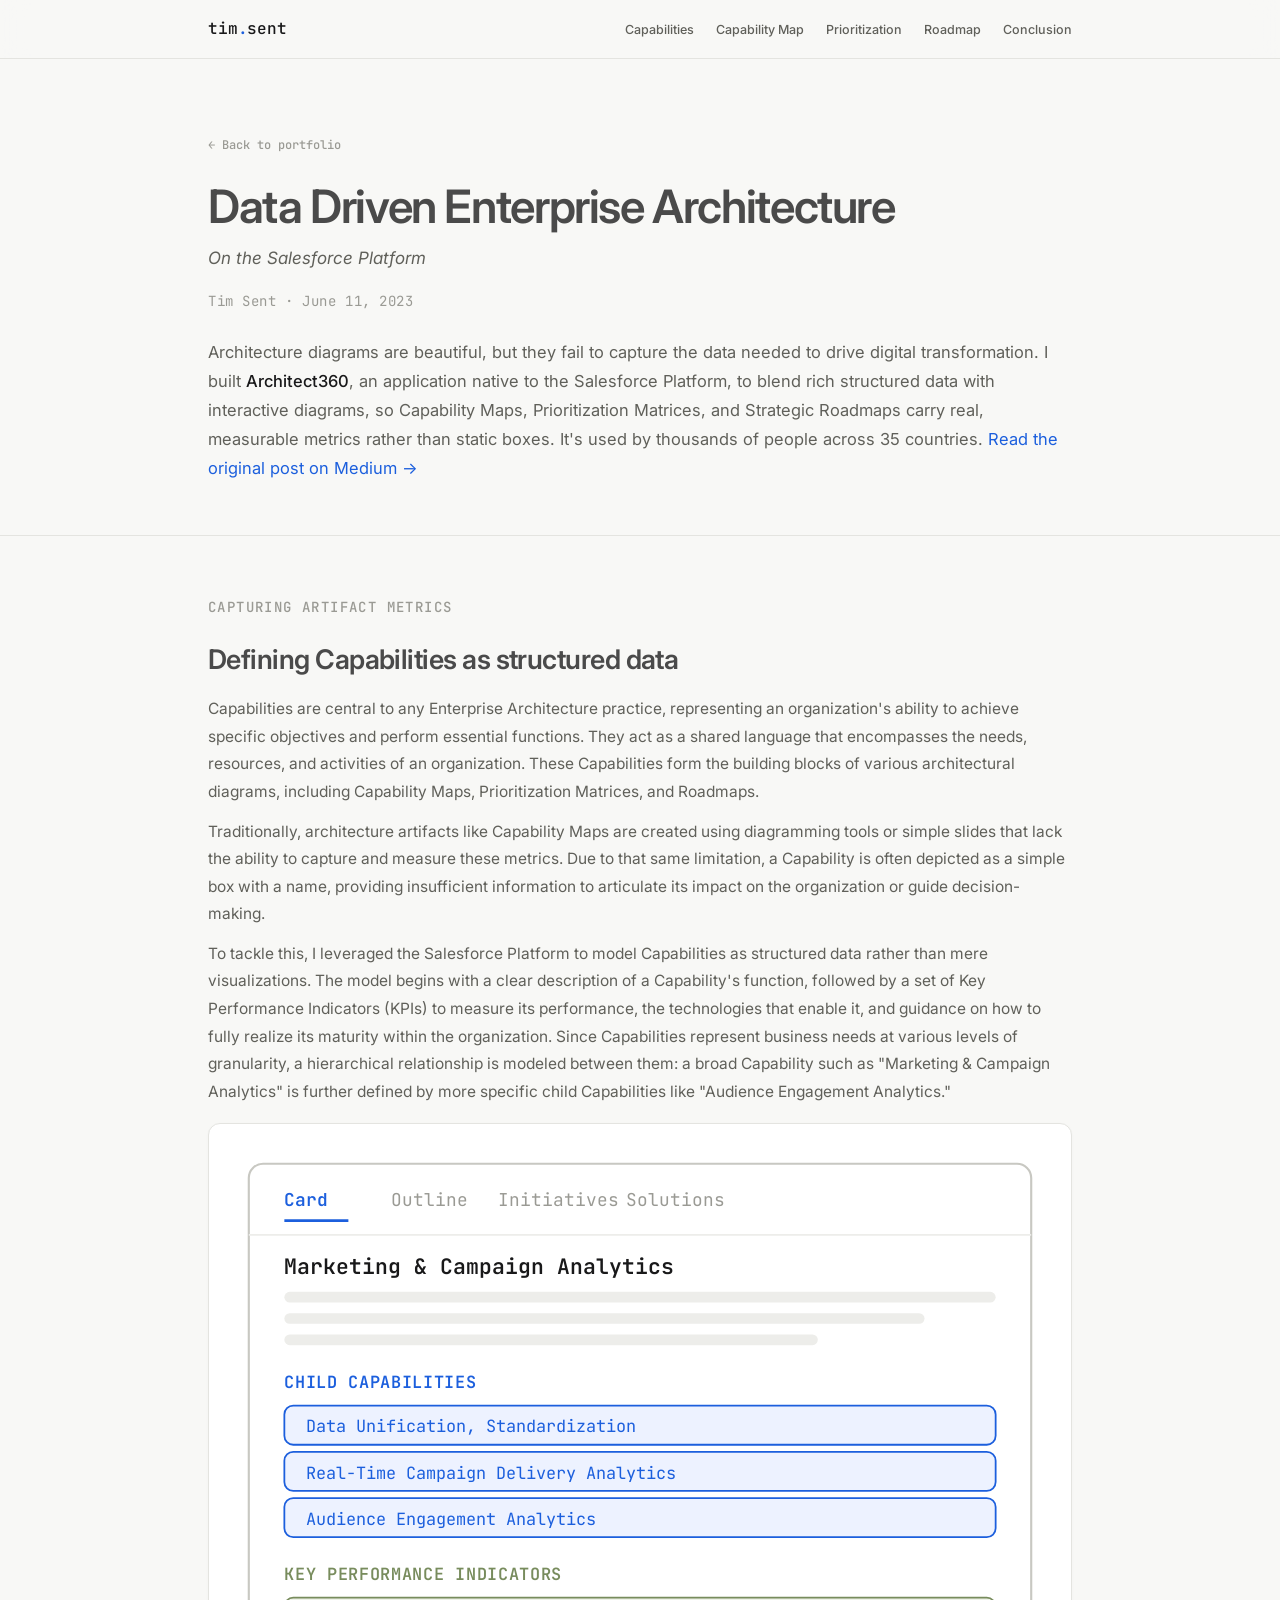
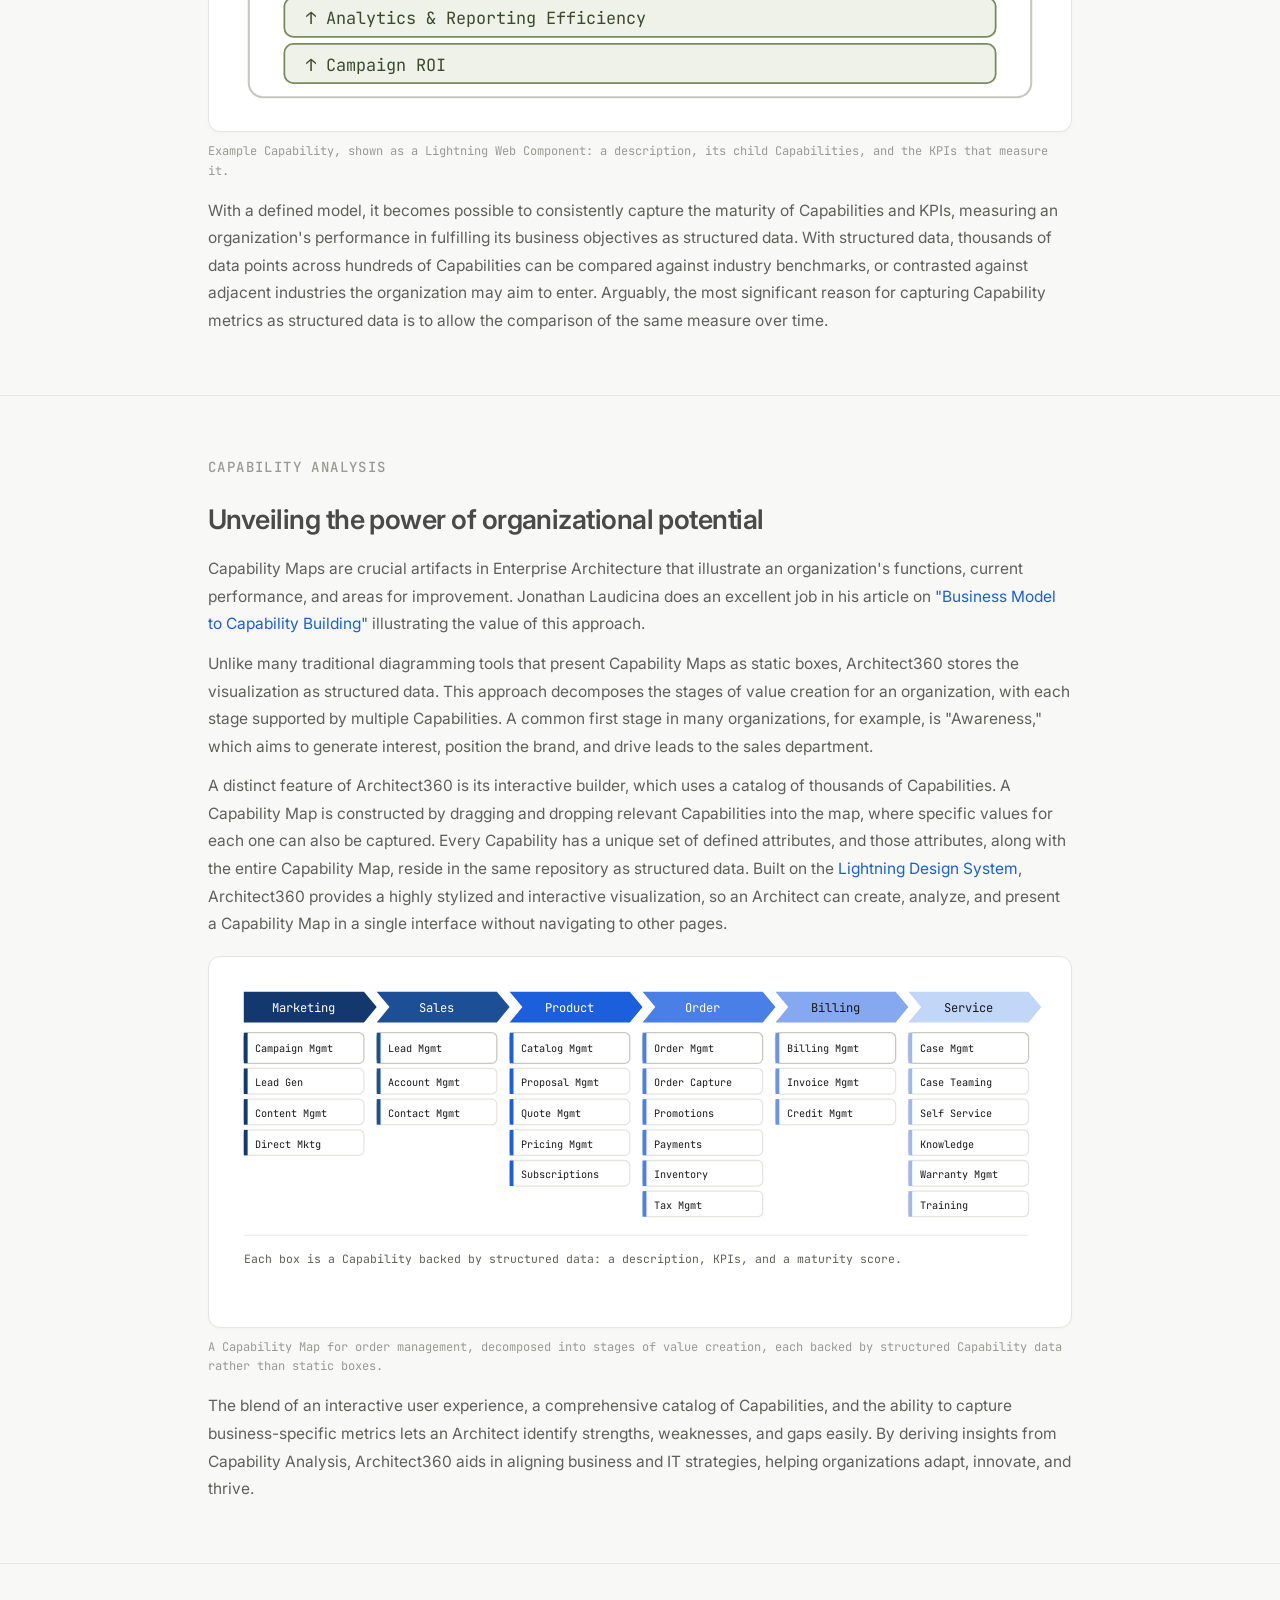
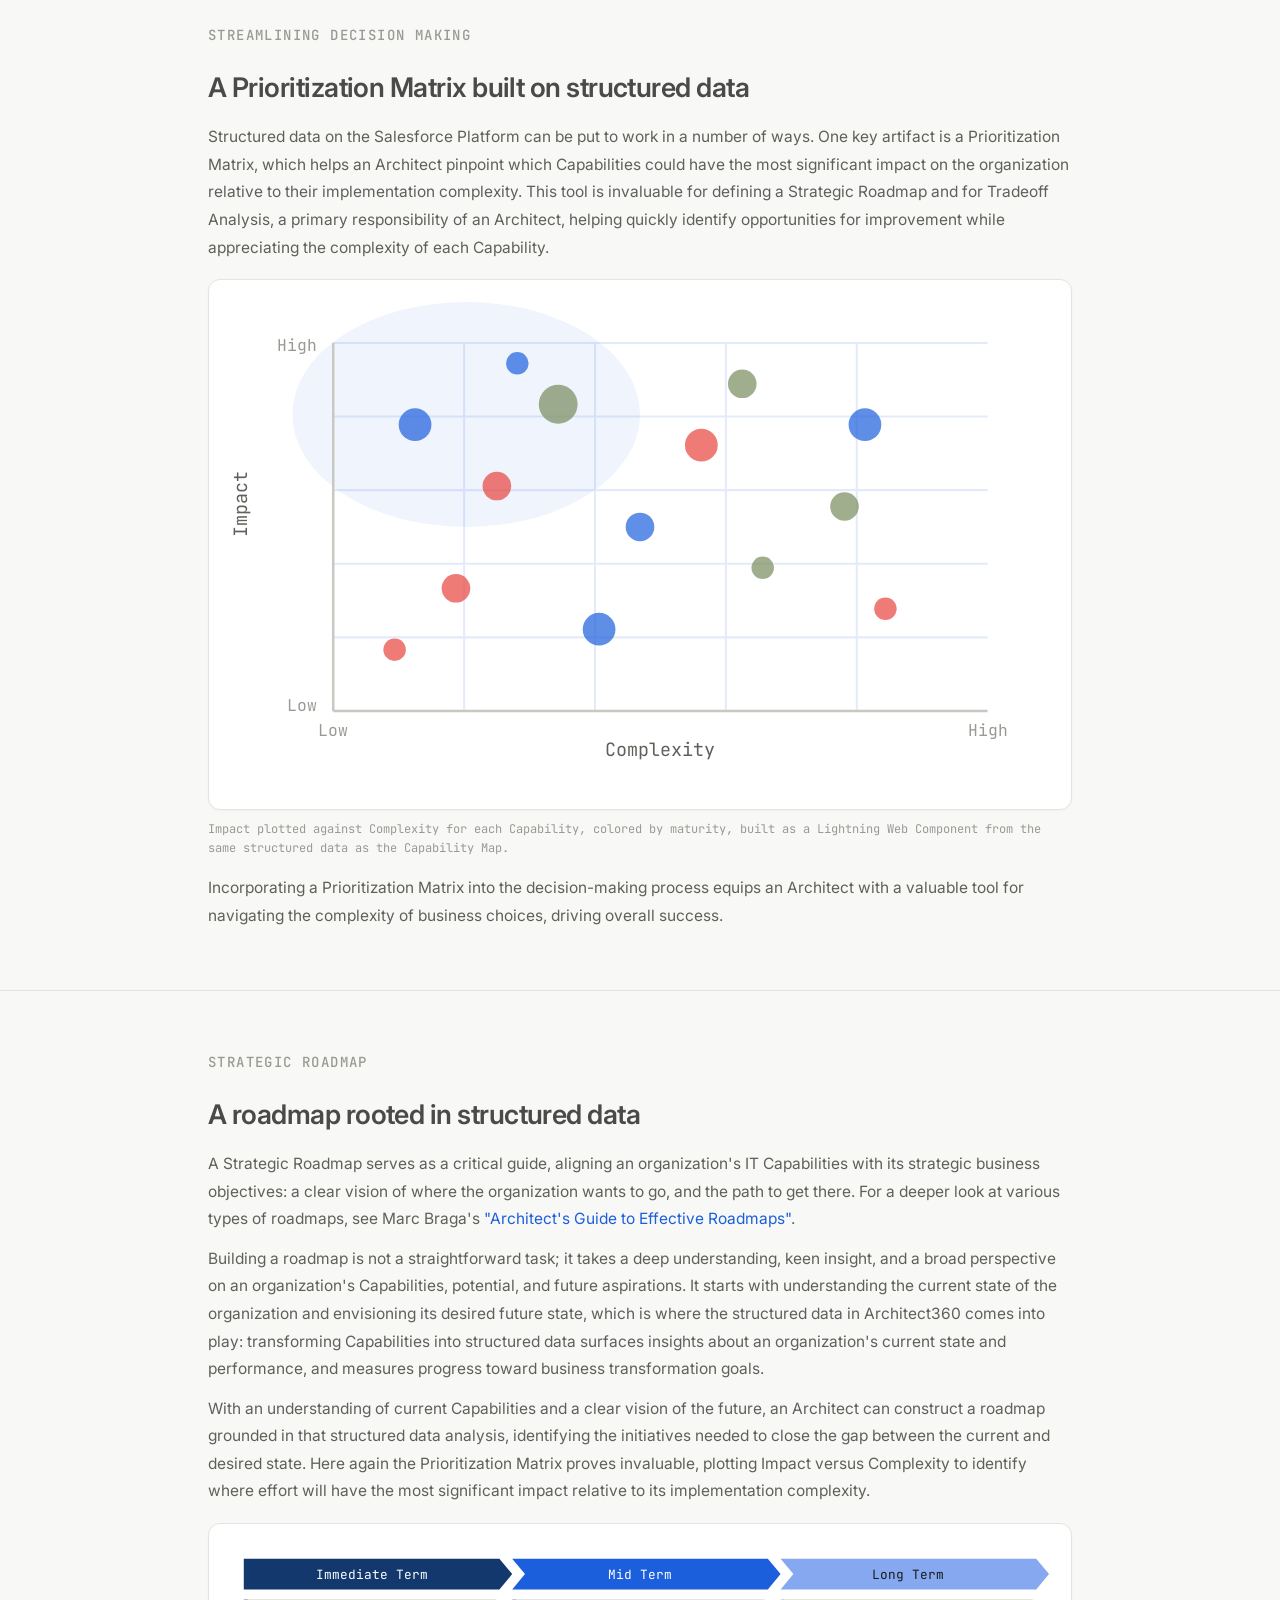
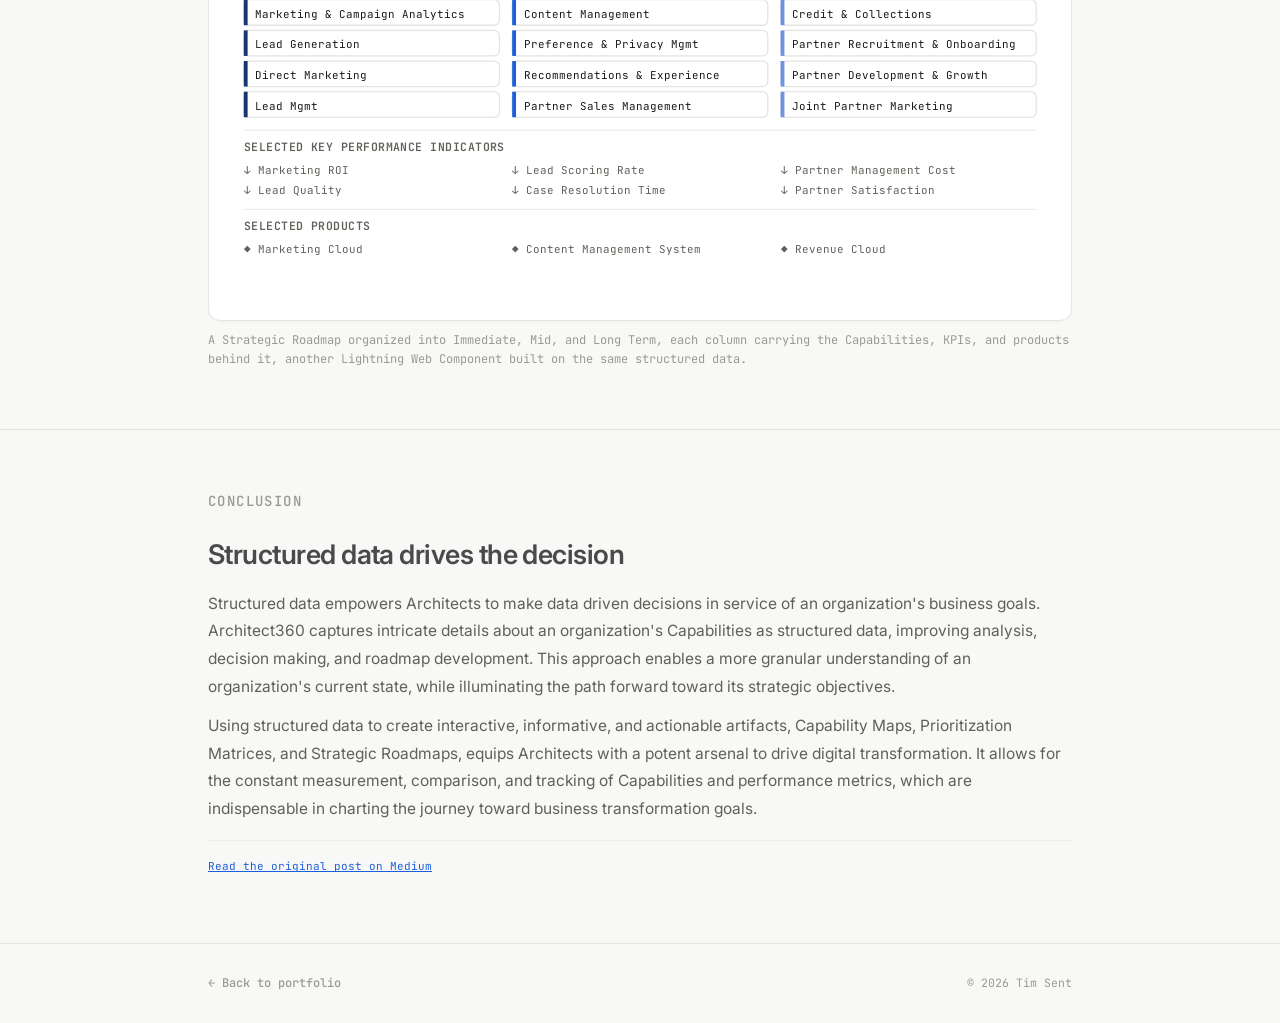
==== commit 42a6c000: "Chevron-style Strategic Roadmap, refreshed thumbnail, page title fix Roadmap columns (Immediate, Mid" ====
--- a/data-driven-enterprise-architecture.html
+++ b/data-driven-enterprise-architecture.html
@@ -286,47 +286,47 @@
 
     <div class="diagram-card fade">
       <svg viewBox="0 0 640 280" xmlns="http://www.w3.org/2000/svg">
-        <!-- headers -->
-        <rect x="10" y="10" width="200" height="24" rx="4" fill="#1c5fdd"/>
+        <!-- headers: chevrons, dark to light left to right, matching the Capability Map -->
+        <polygon points="10,10 210,10 220,22 210,34 10,34" fill="#12386e"/>
         <text x="110" y="26" text-anchor="middle" font-family="JetBrains Mono, monospace" font-size="10" fill="#fff">Immediate Term</text>
-        <rect x="220" y="10" width="200" height="24" rx="4" fill="#e8433d"/>
+        <polygon points="220,10 420,10 430,22 420,34 220,34 230,22" fill="#1c5fdd"/>
         <text x="320" y="26" text-anchor="middle" font-family="JetBrains Mono, monospace" font-size="10" fill="#fff">Mid Term</text>
-        <rect x="430" y="10" width="200" height="24" rx="4" fill="#788c5d"/>
-        <text x="530" y="26" text-anchor="middle" font-family="JetBrains Mono, monospace" font-size="10" fill="#fff">Long Term</text>
+        <polygon points="430,10 630,10 640,22 630,34 430,34 440,22" fill="#85a8f0"/>
+        <text x="530" y="26" text-anchor="middle" font-family="JetBrains Mono, monospace" font-size="10" fill="#19191a">Long Term</text>
 
         <!-- column 1 rows -->
         <g font-family="JetBrains Mono, monospace" font-size="8.5" fill="#19191a">
-          <rect x="10" y="42" width="200" height="20" rx="4" fill="#fff" stroke="#e4e4e0" stroke-width="1"/><rect x="10" y="42" width="3" height="20" fill="#1c5fdd"/>
+          <rect x="10" y="42" width="200" height="20" rx="4" fill="#fff" stroke="#e4e4e0" stroke-width="1"/><rect x="10" y="42" width="3" height="20" fill="#12386e"/>
           <text x="19" y="56">Marketing &amp; Campaign Analytics</text>
-          <rect x="10" y="66" width="200" height="20" rx="4" fill="#fff" stroke="#e4e4e0" stroke-width="1"/><rect x="10" y="66" width="3" height="20" fill="#1c5fdd"/>
+          <rect x="10" y="66" width="200" height="20" rx="4" fill="#fff" stroke="#e4e4e0" stroke-width="1"/><rect x="10" y="66" width="3" height="20" fill="#12386e"/>
           <text x="19" y="80">Lead Generation</text>
-          <rect x="10" y="90" width="200" height="20" rx="4" fill="#fff" stroke="#e4e4e0" stroke-width="1"/><rect x="10" y="90" width="3" height="20" fill="#1c5fdd"/>
+          <rect x="10" y="90" width="200" height="20" rx="4" fill="#fff" stroke="#e4e4e0" stroke-width="1"/><rect x="10" y="90" width="3" height="20" fill="#12386e"/>
           <text x="19" y="104">Direct Marketing</text>
-          <rect x="10" y="114" width="200" height="20" rx="4" fill="#fff" stroke="#e4e4e0" stroke-width="1"/><rect x="10" y="114" width="3" height="20" fill="#1c5fdd"/>
+          <rect x="10" y="114" width="200" height="20" rx="4" fill="#fff" stroke="#e4e4e0" stroke-width="1"/><rect x="10" y="114" width="3" height="20" fill="#12386e"/>
           <text x="19" y="128">Lead Mgmt</text>
         </g>
 
         <!-- column 2 rows -->
         <g font-family="JetBrains Mono, monospace" font-size="8.5" fill="#19191a">
-          <rect x="220" y="42" width="200" height="20" rx="4" fill="#fff" stroke="#e4e4e0" stroke-width="1"/><rect x="220" y="42" width="3" height="20" fill="#e8433d"/>
+          <rect x="220" y="42" width="200" height="20" rx="4" fill="#fff" stroke="#e4e4e0" stroke-width="1"/><rect x="220" y="42" width="3" height="20" fill="#1c5fdd"/>
           <text x="229" y="56">Content Management</text>
-          <rect x="220" y="66" width="200" height="20" rx="4" fill="#fff" stroke="#e4e4e0" stroke-width="1"/><rect x="220" y="66" width="3" height="20" fill="#e8433d"/>
+          <rect x="220" y="66" width="200" height="20" rx="4" fill="#fff" stroke="#e4e4e0" stroke-width="1"/><rect x="220" y="66" width="3" height="20" fill="#1c5fdd"/>
           <text x="229" y="80">Preference &amp; Privacy Mgmt</text>
-          <rect x="220" y="90" width="200" height="20" rx="4" fill="#fff" stroke="#e4e4e0" stroke-width="1"/><rect x="220" y="90" width="3" height="20" fill="#e8433d"/>
+          <rect x="220" y="90" width="200" height="20" rx="4" fill="#fff" stroke="#e4e4e0" stroke-width="1"/><rect x="220" y="90" width="3" height="20" fill="#1c5fdd"/>
           <text x="229" y="104">Recommendations &amp; Experience</text>
-          <rect x="220" y="114" width="200" height="20" rx="4" fill="#fff" stroke="#e4e4e0" stroke-width="1"/><rect x="220" y="114" width="3" height="20" fill="#e8433d"/>
+          <rect x="220" y="114" width="200" height="20" rx="4" fill="#fff" stroke="#e4e4e0" stroke-width="1"/><rect x="220" y="114" width="3" height="20" fill="#1c5fdd"/>
           <text x="229" y="128">Partner Sales Management</text>
         </g>
 
         <!-- column 3 rows -->
         <g font-family="JetBrains Mono, monospace" font-size="8.5" fill="#19191a">
-          <rect x="430" y="42" width="200" height="20" rx="4" fill="#fff" stroke="#e4e4e0" stroke-width="1"/><rect x="430" y="42" width="3" height="20" fill="#788c5d"/>
+          <rect x="430" y="42" width="200" height="20" rx="4" fill="#fff" stroke="#e4e4e0" stroke-width="1"/><rect x="430" y="42" width="3" height="20" fill="#6f93e0"/>
           <text x="439" y="56">Credit &amp; Collections</text>
-          <rect x="430" y="66" width="200" height="20" rx="4" fill="#fff" stroke="#e4e4e0" stroke-width="1"/><rect x="430" y="66" width="3" height="20" fill="#788c5d"/>
+          <rect x="430" y="66" width="200" height="20" rx="4" fill="#fff" stroke="#e4e4e0" stroke-width="1"/><rect x="430" y="66" width="3" height="20" fill="#6f93e0"/>
           <text x="439" y="80">Partner Recruitment &amp; Onboarding</text>
-          <rect x="430" y="90" width="200" height="20" rx="4" fill="#fff" stroke="#e4e4e0" stroke-width="1"/><rect x="430" y="90" width="3" height="20" fill="#788c5d"/>
+          <rect x="430" y="90" width="200" height="20" rx="4" fill="#fff" stroke="#e4e4e0" stroke-width="1"/><rect x="430" y="90" width="3" height="20" fill="#6f93e0"/>
           <text x="439" y="104">Partner Development &amp; Growth</text>
-          <rect x="430" y="114" width="200" height="20" rx="4" fill="#fff" stroke="#e4e4e0" stroke-width="1"/><rect x="430" y="114" width="3" height="20" fill="#788c5d"/>
+          <rect x="430" y="114" width="200" height="20" rx="4" fill="#fff" stroke="#e4e4e0" stroke-width="1"/><rect x="430" y="114" width="3" height="20" fill="#6f93e0"/>
           <text x="439" y="128">Joint Partner Marketing</text>
         </g>
 
